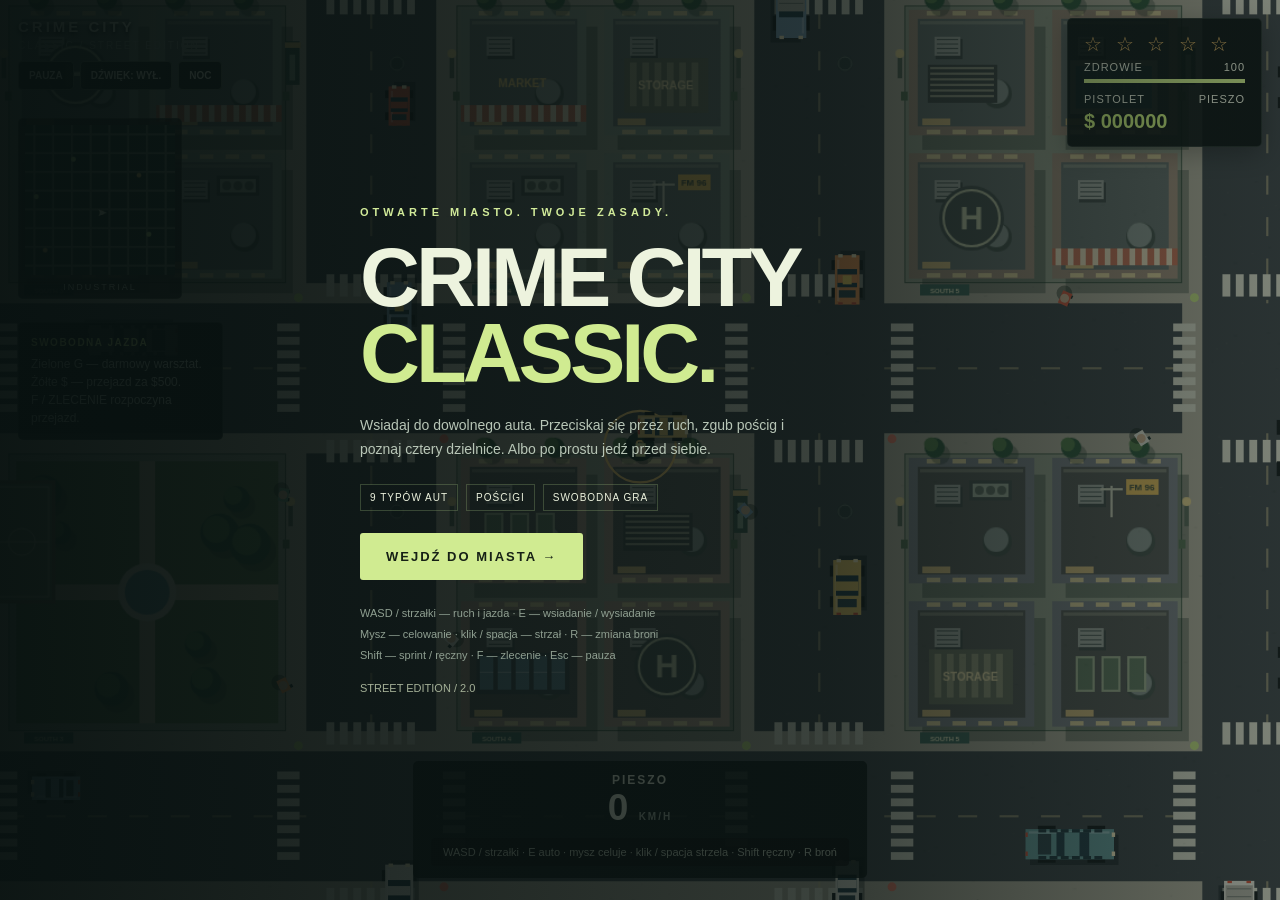
==== crime-city-classic/index.html @ 82c43361 "Rebuild Crime City Classic with fixed-step driving, traffic, touch controls and detailed city" ====
<!doctype html>
<html lang="pl"><head><meta charset="utf-8"><meta name="viewport" content="width=device-width,initial-scale=1,maximum-scale=1,user-scalable=no,viewport-fit=cover"><meta name="theme-color" content="#101918"><title>Crime City Classic — Street Edition</title>
<style>
*{box-sizing:border-box;-webkit-tap-highlight-color:transparent;-webkit-touch-callout:none;user-select:none}html,body{margin:0;width:100%;height:100%;overflow:hidden;background:#101918;color:#edf3de;font-family:Arial,sans-serif;touch-action:none;overscroll-behavior:none}body{position:fixed;inset:0}button{font:inherit;cursor:pointer;color:inherit;touch-action:none}canvas#game{display:block;width:100%;height:100%}#hud{position:fixed;inset:0;pointer-events:none;padding:18px;z-index:2}.top{display:flex;justify-content:space-between;align-items:flex-start;gap:12px}.brand{text-shadow:0 2px 4px #000;font-weight:900;font-size:15px;letter-spacing:3px}.sub{color:#9ca99d;font-size:10px;letter-spacing:2px;margin-top:5px}.card{background:#101917e8;border:1px solid #81938035;box-shadow:0 6px 24px #0004;padding:13px 16px;border-radius:5px}.vitals{min-width:195px}.line{display:flex;justify-content:space-between;gap:16px;font-size:11px;letter-spacing:1px;margin:5px 0}.bar{height:4px;background:#384238;margin:6px 0 10px}.bar i{display:block;height:100%;width:100%;background:#cdf080;transition:width .15s}.stars{color:#e9bc69;font-size:20px;letter-spacing:4px;white-space:nowrap}.money{font-size:20px;font-weight:800;color:#cdf080;font-variant-numeric:tabular-nums;margin-top:5px}.controls{pointer-events:auto;display:flex;gap:6px;margin-top:10px}.small{background:#17201cec;border:1px solid #64705e;border-radius:4px;padding:8px 10px;font-size:10px;font-weight:700}.small:hover{background:#364831}#mapWrap{position:absolute;left:18px;top:118px;background:#111b;border:1px solid #80927650;padding:6px;border-radius:5px}#map{width:150px;height:150px;display:block}#district{font-size:9px;letter-spacing:2px;padding-top:7px;text-align:center}#mission{background:#101917df;border:1px solid #81938035;border-radius:5px;padding:12px;position:absolute;left:18px;top:322px;width:205px;font-size:12px;line-height:1.5;color:#becaba}#mission b{display:block;color:#d7f291;font-size:10px;letter-spacing:1.5px;margin-bottom:5px}#bottom{background:#101917d9;padding:12px 18px;border-radius:5px;position:absolute;bottom:max(22px,env(safe-area-inset-bottom));left:50%;transform:translateX(-50%);text-align:center}#vehicle{font-weight:900;letter-spacing:2px;font-size:12px}#speed{font-size:37px;font-weight:900;font-variant-numeric:tabular-nums}#speed small{font-size:10px;color:#aab6a6;letter-spacing:2px}#hint{font-size:11px;color:#cad6c0;margin-top:9px;background:#111b;padding:8px 12px;border-radius:4px;white-space:nowrap}#toast{position:absolute;left:50%;top:26%;transform:translateX(-50%);max-width:80%;padding:12px 20px;background:#121d18ee;border-left:3px solid #cef18b;font-size:13px;opacity:0;transition:opacity .2s;text-align:center}#touch{display:none;pointer-events:none}#joy{position:absolute;bottom:max(24px,env(safe-area-inset-bottom));left:max(22px,env(safe-area-inset-left));width:126px;height:126px;border-radius:50%;background:#14251b80;border:1px solid #d1e4b65c;pointer-events:auto}#stick{position:absolute;left:39px;top:39px;width:46px;height:46px;border-radius:50%;background:#d4edb75e;border:1px solid #e3f6ca88}#actions{position:absolute;bottom:max(24px,env(safe-area-inset-bottom));right:max(22px,env(safe-area-inset-right));display:grid;grid-template-columns:68px 68px;gap:8px;pointer-events:auto}.act{height:55px;border:1px solid #cfe3bb60;border-radius:8px;background:#18271ee0;font-size:10px;font-weight:800}.act.primary{background:#c9e994;color:#1a291c;grid-column:span 2;height:44px}.act:active{background:#63884c}#overlay{position:fixed;inset:0;z-index:5;display:flex;align-items:center;justify-content:center;padding:22px;background:linear-gradient(90deg,#07100ff5,#07100fbb 65%,#07100f66);overflow:auto}.panel{max-width:620px;width:100%;padding:30px}.eyebrow{color:#d1ea99;letter-spacing:4px;font-size:11px;font-weight:700}.panel h1{font-size:clamp(45px,8vw,83px);letter-spacing:-4px;line-height:.92;margin:22px 0;font-weight:900}.panel h1 span{color:#d0eb91}.panel p{max-width:430px;line-height:1.7;font-size:14px;color:#b8c6b7}.tags{display:flex;gap:8px;flex-wrap:wrap;margin:22px 0}.tags span{font-size:10px;padding:7px 9px;border:1px solid #91ab7450;letter-spacing:1px}.startButton{background:#d0eb91;color:#162016;padding:16px 26px;border:0;border-radius:3px;font-size:13px;font-weight:900;letter-spacing:2px}.keys{margin-top:23px;color:#8f9f91;font-size:11px;line-height:1.9}.panel .record{font-size:11px;margin-top:17px;color:#a4b097}#error{position:fixed;bottom:0;z-index:20;background:#823c24;color:white;padding:12px;display:none}body.mobile #touch{display:block}body.mobile #hint{display:none}body.mobile #bottom{bottom:175px}body.mobile #mission{top:295px;font-size:10px;width:155px}body.mobile #map{width:116px;height:116px}body.mobile .brand{font-size:12px}body.mobile .sub{font-size:8px}body.mobile #mapWrap{top:105px}body.mobile .vitals{min-width:145px;padding:9px 11px}body.mobile .stars{font-size:16px;letter-spacing:2px}body.mobile #hud{padding:max(10px,env(safe-area-inset-top)) max(12px,env(safe-area-inset-right))}body.mobile #mission{top:259px}body.mobile #mapWrap{left:12px}body.mobile #mission{left:12px}body.mobile #speed{font-size:24px}body.mobile .money{font-size:16px}@media(max-height:500px){body.mobile #mapWrap{top:83px}body.mobile #map{width:82px;height:82px}body.mobile #mission{display:none}body.mobile #bottom{bottom:18px}body.mobile #joy{width:110px;height:110px;bottom:15px}body.mobile #stick{left:31px;top:31px}body.mobile #actions{bottom:15px}.panel{padding:12px}.panel h1{font-size:46px;margin:12px 0}.panel p{font-size:12px;margin:8px 0}.tags{margin:12px 0}.keys{margin-top:10px}.panel .record{margin:6px 0}}@media(max-width:380px){.brand{max-width:110px}.controls{gap:3px}.small{padding:7px}.act{height:49px}#actions{right:12px;grid-template-columns:60px 60px}#joy{left:12px;width:114px;height:114px}#stick{left:33px;top:33px}}
</style></head><body>
<canvas id="game" aria-label="Miasto gry widziane z góry"></canvas>
<div id="hud"><div class="top"><div><div class="brand">CRIME CITY</div><div class="sub">CLASSIC / STREET EDITION</div><div class="controls"><button class="small" id="pause">PAUZA</button><button class="small" id="sound">DŹWIĘK: WYŁ.</button><button class="small" id="night">NOC</button></div></div><div class="card vitals"><div class="stars" id="wanted">☆ ☆ ☆ ☆ ☆</div><div class="line"><span>ZDROWIE</span><span id="health">100</span></div><div class="bar"><i id="healthbar"></i></div><div class="line"><span id="weapon">PISTOLET</span><span id="condition">PIESZO</span></div><div class="money" id="money">$ 000000</div></div></div><div id="mapWrap"><canvas id="map" width="180" height="180" aria-label="Minimapa miasta"></canvas><div id="district">ŚRÓDMIEŚCIE</div></div><div id="mission"><b>SWOBODNA JAZDA</b>Przejmij auto i odkrywaj miasto.<br>Zielone G — warsztat.<br>Żółte $ — przejazd za pieniądze.</div><div id="bottom"><div id="vehicle">ULICE NALEŻĄ DO CIEBIE</div><div id="speed">0 <small>KM/H</small></div><div id="hint">WASD / strzałki · E auto · mysz celuje · klik / spacja strzela · Shift ręczny · R broń</div></div><div id="toast" role="status"></div><div id="touch"><div id="joy" aria-label="Joystick ruchu"><div id="stick"></div></div><div id="actions"><button class="act primary" id="enter">WEJDŹ DO AUTA</button><button class="act" id="fire">STRZAŁ</button><button class="act" id="brake">BIEG</button><button class="act" id="switch">BROŃ</button><button class="act" id="job">ZLECENIE</button></div></div></div>
<div id="overlay"><div class="panel"><div class="eyebrow">OTWARTE MIASTO. TWOJE ZASADY.</div><h1>CRIME CITY<br><span>CLASSIC.</span></h1><p id="intro">Wsiadaj do dowolnego auta. Przeciskaj się przez ruch, zgub pościg i poznaj cztery dzielnice. Albo po prostu jedź przed siebie.</p><div class="tags"><span>9 TYPÓW AUT</span><span>POŚCIGI</span><span>SWOBODNA GRA</span></div><button class="startButton" id="play">WEJDŹ DO MIASTA →</button><div class="keys" id="help">WASD / strzałki — ruch i jazda · E — wsiadanie / wysiadanie<br>Mysz — celowanie · klik / spacja — strzał · R — zmiana broni<br>Shift — sprint / ręczny · F — zlecenie · Esc — pauza</div><div class="record" id="record">STREET EDITION / 2.0</div></div></div><div id="error"></div>
<script src="game.js"></script></body></html>
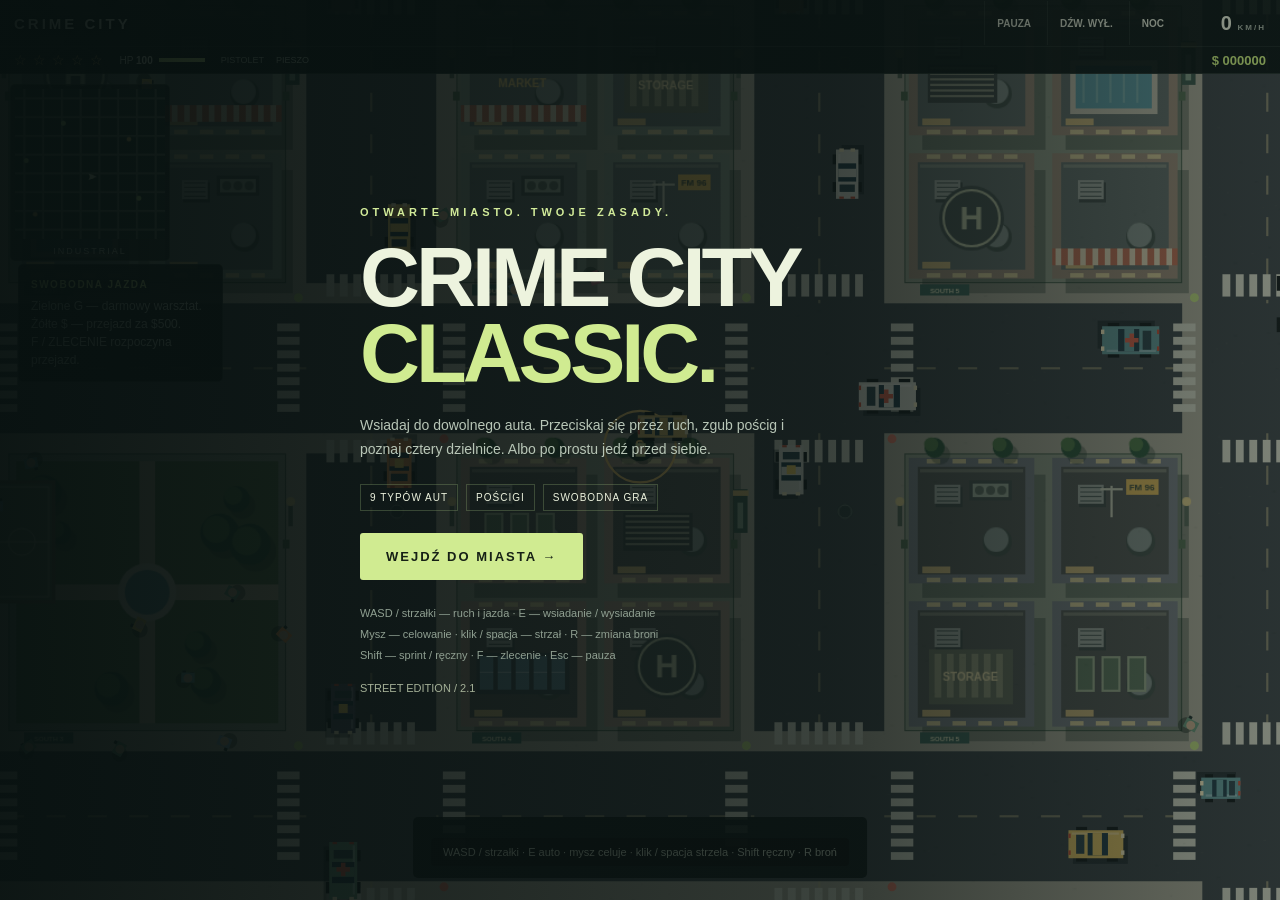
==== commit 1781ab83: "Compact mobile HUD and add car explosions and persistent pedestrian bodies" ====
--- a/crime-city-classic/index.html
+++ b/crime-city-classic/index.html
@@ -2,8 +2,17 @@
 <html lang="pl"><head><meta charset="utf-8"><meta name="viewport" content="width=device-width,initial-scale=1,maximum-scale=1,user-scalable=no,viewport-fit=cover"><meta name="theme-color" content="#101918"><title>Crime City Classic — Street Edition</title>
 <style>
 *{box-sizing:border-box;-webkit-tap-highlight-color:transparent;-webkit-touch-callout:none;user-select:none}html,body{margin:0;width:100%;height:100%;overflow:hidden;background:#101918;color:#edf3de;font-family:Arial,sans-serif;touch-action:none;overscroll-behavior:none}body{position:fixed;inset:0}button{font:inherit;cursor:pointer;color:inherit;touch-action:none}canvas#game{display:block;width:100%;height:100%}#hud{position:fixed;inset:0;pointer-events:none;padding:18px;z-index:2}.top{display:flex;justify-content:space-between;align-items:flex-start;gap:12px}.brand{text-shadow:0 2px 4px #000;font-weight:900;font-size:15px;letter-spacing:3px}.sub{color:#9ca99d;font-size:10px;letter-spacing:2px;margin-top:5px}.card{background:#101917e8;border:1px solid #81938035;box-shadow:0 6px 24px #0004;padding:13px 16px;border-radius:5px}.vitals{min-width:195px}.line{display:flex;justify-content:space-between;gap:16px;font-size:11px;letter-spacing:1px;margin:5px 0}.bar{height:4px;background:#384238;margin:6px 0 10px}.bar i{display:block;height:100%;width:100%;background:#cdf080;transition:width .15s}.stars{color:#e9bc69;font-size:20px;letter-spacing:4px;white-space:nowrap}.money{font-size:20px;font-weight:800;color:#cdf080;font-variant-numeric:tabular-nums;margin-top:5px}.controls{pointer-events:auto;display:flex;gap:6px;margin-top:10px}.small{background:#17201cec;border:1px solid #64705e;border-radius:4px;padding:8px 10px;font-size:10px;font-weight:700}.small:hover{background:#364831}#mapWrap{position:absolute;left:18px;top:118px;background:#111b;border:1px solid #80927650;padding:6px;border-radius:5px}#map{width:150px;height:150px;display:block}#district{font-size:9px;letter-spacing:2px;padding-top:7px;text-align:center}#mission{background:#101917df;border:1px solid #81938035;border-radius:5px;padding:12px;position:absolute;left:18px;top:322px;width:205px;font-size:12px;line-height:1.5;color:#becaba}#mission b{display:block;color:#d7f291;font-size:10px;letter-spacing:1.5px;margin-bottom:5px}#bottom{background:#101917d9;padding:12px 18px;border-radius:5px;position:absolute;bottom:max(22px,env(safe-area-inset-bottom));left:50%;transform:translateX(-50%);text-align:center}#vehicle{font-weight:900;letter-spacing:2px;font-size:12px}#speed{font-size:37px;font-weight:900;font-variant-numeric:tabular-nums}#speed small{font-size:10px;color:#aab6a6;letter-spacing:2px}#hint{font-size:11px;color:#cad6c0;margin-top:9px;background:#111b;padding:8px 12px;border-radius:4px;white-space:nowrap}#toast{position:absolute;left:50%;top:26%;transform:translateX(-50%);max-width:80%;padding:12px 20px;background:#121d18ee;border-left:3px solid #cef18b;font-size:13px;opacity:0;transition:opacity .2s;text-align:center}#touch{display:none;pointer-events:none}#joy{position:absolute;bottom:max(24px,env(safe-area-inset-bottom));left:max(22px,env(safe-area-inset-left));width:126px;height:126px;border-radius:50%;background:#14251b80;border:1px solid #d1e4b65c;pointer-events:auto}#stick{position:absolute;left:39px;top:39px;width:46px;height:46px;border-radius:50%;background:#d4edb75e;border:1px solid #e3f6ca88}#actions{position:absolute;bottom:max(24px,env(safe-area-inset-bottom));right:max(22px,env(safe-area-inset-right));display:grid;grid-template-columns:68px 68px;gap:8px;pointer-events:auto}.act{height:55px;border:1px solid #cfe3bb60;border-radius:8px;background:#18271ee0;font-size:10px;font-weight:800}.act.primary{background:#c9e994;color:#1a291c;grid-column:span 2;height:44px}.act:active{background:#63884c}#overlay{position:fixed;inset:0;z-index:5;display:flex;align-items:center;justify-content:center;padding:22px;background:linear-gradient(90deg,#07100ff5,#07100fbb 65%,#07100f66);overflow:auto}.panel{max-width:620px;width:100%;padding:30px}.eyebrow{color:#d1ea99;letter-spacing:4px;font-size:11px;font-weight:700}.panel h1{font-size:clamp(45px,8vw,83px);letter-spacing:-4px;line-height:.92;margin:22px 0;font-weight:900}.panel h1 span{color:#d0eb91}.panel p{max-width:430px;line-height:1.7;font-size:14px;color:#b8c6b7}.tags{display:flex;gap:8px;flex-wrap:wrap;margin:22px 0}.tags span{font-size:10px;padding:7px 9px;border:1px solid #91ab7450;letter-spacing:1px}.startButton{background:#d0eb91;color:#162016;padding:16px 26px;border:0;border-radius:3px;font-size:13px;font-weight:900;letter-spacing:2px}.keys{margin-top:23px;color:#8f9f91;font-size:11px;line-height:1.9}.panel .record{font-size:11px;margin-top:17px;color:#a4b097}#error{position:fixed;bottom:0;z-index:20;background:#823c24;color:white;padding:12px;display:none}body.mobile #touch{display:block}body.mobile #hint{display:none}body.mobile #bottom{bottom:175px}body.mobile #mission{top:295px;font-size:10px;width:155px}body.mobile #map{width:116px;height:116px}body.mobile .brand{font-size:12px}body.mobile .sub{font-size:8px}body.mobile #mapWrap{top:105px}body.mobile .vitals{min-width:145px;padding:9px 11px}body.mobile .stars{font-size:16px;letter-spacing:2px}body.mobile #hud{padding:max(10px,env(safe-area-inset-top)) max(12px,env(safe-area-inset-right))}body.mobile #mission{top:259px}body.mobile #mapWrap{left:12px}body.mobile #mission{left:12px}body.mobile #speed{font-size:24px}body.mobile .money{font-size:16px}@media(max-height:500px){body.mobile #mapWrap{top:83px}body.mobile #map{width:82px;height:82px}body.mobile #mission{display:none}body.mobile #bottom{bottom:18px}body.mobile #joy{width:110px;height:110px;bottom:15px}body.mobile #stick{left:31px;top:31px}body.mobile #actions{bottom:15px}.panel{padding:12px}.panel h1{font-size:46px;margin:12px 0}.panel p{font-size:12px;margin:8px 0}.tags{margin:12px 0}.keys{margin-top:10px}.panel .record{margin:6px 0}}@media(max-width:380px){.brand{max-width:110px}.controls{gap:3px}.small{padding:7px}.act{height:49px}#actions{right:12px;grid-template-columns:60px 60px}#joy{left:12px;width:114px;height:114px}#stick{left:33px;top:33px}}
+
+/* Compact HUD: one action row and a shallow status strip. */
+#hud{padding:0}.top{position:absolute;top:env(safe-area-inset-top,0px);left:env(safe-area-inset-left,0px);right:env(safe-area-inset-right,0px);display:block;background:#101917ee;border-bottom:1px solid #81938035}
+.toolbar{display:flex;align-items:center;gap:12px;padding:0 14px;min-height:46px}.toolbar .brand{white-space:nowrap;flex:1;max-width:none}.toolbar .controls{margin:0;gap:4px}.toolbar .small{min-height:44px;padding:0 12px;border:0;border-left:1px solid #81938025;border-radius:0;background:transparent;font-size:10px}.toolbar #speed{font-size:20px;min-width:78px;text-align:right;white-space:nowrap}.toolbar #speed small{font-size:8px}
+.vitals,body.mobile .vitals{display:flex;align-items:center;gap:16px;min-width:0;min-height:27px;padding:0 14px;border:0;border-top:1px solid #81938020;border-radius:0;box-shadow:none;background:transparent}.vitals .stars{font-size:14px;letter-spacing:1px}.healthgroup{display:flex;align-items:center;gap:6px;font-size:10px}.healthgroup .bar{width:46px;margin:0}.equipment{display:flex;gap:12px;font-size:9px;color:#b3c0ac}.vitals .money{margin:0 0 0 auto;font-size:13px;white-space:nowrap}
+#mapWrap,body.mobile #mapWrap{top:calc(env(safe-area-inset-top,0px) + 84px);left:max(10px,env(safe-area-inset-left));padding:4px;background:#101917ba}body.mobile #map{width:82px;height:82px}body.mobile #district{font-size:7px;letter-spacing:.5px;padding-top:4px}#mission{top:264px}body.mobile #mission{display:none;top:calc(env(safe-area-inset-top,0px) + 191px);width:125px;padding:7px}body.mobile #mission.job-active{display:block}body.mobile #bottom{display:none}#bottom #vehicle{display:none}#toast{top:calc(env(safe-area-inset-top,0px) + 86px);max-width:calc(100% - 130px);left:auto;right:12px;transform:none;font-size:11px;padding:9px 12px;pointer-events:none}
+body.mobile .toolbar{gap:4px;padding:0 8px}body.mobile .toolbar .brand{font-size:10px;letter-spacing:1px}body.mobile .toolbar .small{padding:0 7px;font-size:9px;min-width:42px}body.mobile .toolbar #speed{font-size:16px;min-width:57px}body.mobile .toolbar #speed small{font-size:7px}body.mobile .vitals{gap:8px;padding:0 9px}body.mobile .vitals .stars{font-size:12px;letter-spacing:0}body.mobile .equipment{margin-left:auto}body.mobile .equipment #weapon{display:none}body.mobile .equipment #condition{font-size:8px}body.mobile .healthgroup .bar{width:26px}body.mobile .vitals .money{font-size:11px;margin-left:auto}body.mobile #switch{font-size:9px}body.mobile #actions{gap:6px}body.mobile .act{background:#142219bb}body.mobile .act.primary{background:#c9e994df}
+@media(max-width:360px){body.mobile .toolbar .brand{font-size:9px;letter-spacing:.3px}body.mobile .toolbar .small{padding:0 5px;min-width:40px}body.mobile .healthgroup .bar{display:none}body.mobile .vitals{gap:6px}}
+@media(max-height:500px){body.mobile .toolbar{min-height:44px}body.mobile #mapWrap{top:calc(env(safe-area-inset-top,0px) + 78px)}body.mobile #map{width:64px;height:64px}body.mobile #mission.job-active{top:calc(env(safe-area-inset-top,0px) + 162px);font-size:9px}body.mobile #bottom{display:none}}
 </style></head><body>
 <canvas id="game" aria-label="Miasto gry widziane z góry"></canvas>
-<div id="hud"><div class="top"><div><div class="brand">CRIME CITY</div><div class="sub">CLASSIC / STREET EDITION</div><div class="controls"><button class="small" id="pause">PAUZA</button><button class="small" id="sound">DŹWIĘK: WYŁ.</button><button class="small" id="night">NOC</button></div></div><div class="card vitals"><div class="stars" id="wanted">☆ ☆ ☆ ☆ ☆</div><div class="line"><span>ZDROWIE</span><span id="health">100</span></div><div class="bar"><i id="healthbar"></i></div><div class="line"><span id="weapon">PISTOLET</span><span id="condition">PIESZO</span></div><div class="money" id="money">$ 000000</div></div></div><div id="mapWrap"><canvas id="map" width="180" height="180" aria-label="Minimapa miasta"></canvas><div id="district">ŚRÓDMIEŚCIE</div></div><div id="mission"><b>SWOBODNA JAZDA</b>Przejmij auto i odkrywaj miasto.<br>Zielone G — warsztat.<br>Żółte $ — przejazd za pieniądze.</div><div id="bottom"><div id="vehicle">ULICE NALEŻĄ DO CIEBIE</div><div id="speed">0 <small>KM/H</small></div><div id="hint">WASD / strzałki · E auto · mysz celuje · klik / spacja strzela · Shift ręczny · R broń</div></div><div id="toast" role="status"></div><div id="touch"><div id="joy" aria-label="Joystick ruchu"><div id="stick"></div></div><div id="actions"><button class="act primary" id="enter">WEJDŹ DO AUTA</button><button class="act" id="fire">STRZAŁ</button><button class="act" id="brake">BIEG</button><button class="act" id="switch">BROŃ</button><button class="act" id="job">ZLECENIE</button></div></div></div>
-<div id="overlay"><div class="panel"><div class="eyebrow">OTWARTE MIASTO. TWOJE ZASADY.</div><h1>CRIME CITY<br><span>CLASSIC.</span></h1><p id="intro">Wsiadaj do dowolnego auta. Przeciskaj się przez ruch, zgub pościg i poznaj cztery dzielnice. Albo po prostu jedź przed siebie.</p><div class="tags"><span>9 TYPÓW AUT</span><span>POŚCIGI</span><span>SWOBODNA GRA</span></div><button class="startButton" id="play">WEJDŹ DO MIASTA →</button><div class="keys" id="help">WASD / strzałki — ruch i jazda · E — wsiadanie / wysiadanie<br>Mysz — celowanie · klik / spacja — strzał · R — zmiana broni<br>Shift — sprint / ręczny · F — zlecenie · Esc — pauza</div><div class="record" id="record">STREET EDITION / 2.0</div></div></div><div id="error"></div>
+<div id="hud"><div class="top"><div class="toolbar"><div class="brand">CRIME CITY</div><div class="controls"><button class="small" id="pause" aria-label="Pauza">PAUZA</button><button class="small" id="sound" aria-label="Włącz dźwięk" aria-pressed="false">DŹW. WYŁ.</button><button class="small" id="night" aria-label="Przełącz tryb nocny" aria-pressed="false">NOC</button></div><div id="speed">0 <small>KM/H</small></div></div><div class="card vitals"><div class="stars" id="wanted">☆ ☆ ☆ ☆ ☆</div><div class="healthgroup"><span>HP <b id="health">100</b></span><div class="bar"><i id="healthbar"></i></div></div><div class="equipment"><span id="weapon">PISTOLET</span><span id="condition">PIESZO</span></div><div class="money" id="money">$ 000000</div></div></div><div id="mapWrap"><canvas id="map" width="180" height="180" aria-label="Minimapa miasta"></canvas><div id="district">ŚRÓDMIEŚCIE</div></div><div id="mission"><b>SWOBODNA JAZDA</b>Przejmij auto i odkrywaj miasto.<br>Zielone G — warsztat.<br>Żółte $ — przejazd za pieniądze.</div><div id="bottom"><div id="vehicle">ULICE NALEŻĄ DO CIEBIE</div><div id="hint">WASD / strzałki · E auto · mysz celuje · klik / spacja strzela · Shift ręczny · R broń</div></div><div id="toast" role="status"></div><div id="touch"><div id="joy" aria-label="Joystick ruchu"><div id="stick"></div></div><div id="actions"><button class="act primary" id="enter">WEJDŹ DO AUTA</button><button class="act" id="fire">STRZAŁ</button><button class="act" id="brake">BIEG</button><button class="act" id="switch">BROŃ</button><button class="act" id="job">ZLECENIE</button></div></div></div>
+<div id="overlay"><div class="panel"><div class="eyebrow">OTWARTE MIASTO. TWOJE ZASADY.</div><h1>CRIME CITY<br><span>CLASSIC.</span></h1><p id="intro">Wsiadaj do dowolnego auta. Przeciskaj się przez ruch, zgub pościg i poznaj cztery dzielnice. Albo po prostu jedź przed siebie.</p><div class="tags"><span>9 TYPÓW AUT</span><span>POŚCIGI</span><span>SWOBODNA GRA</span></div><button class="startButton" id="play">WEJDŹ DO MIASTA →</button><div class="keys" id="help">WASD / strzałki — ruch i jazda · E — wsiadanie / wysiadanie<br>Mysz — celowanie · klik / spacja — strzał · R — zmiana broni<br>Shift — sprint / ręczny · F — zlecenie · Esc — pauza</div><div class="record" id="record">STREET EDITION / 2.1</div></div></div><div id="error"></div>
 <script src="game.js"></script></body></html>
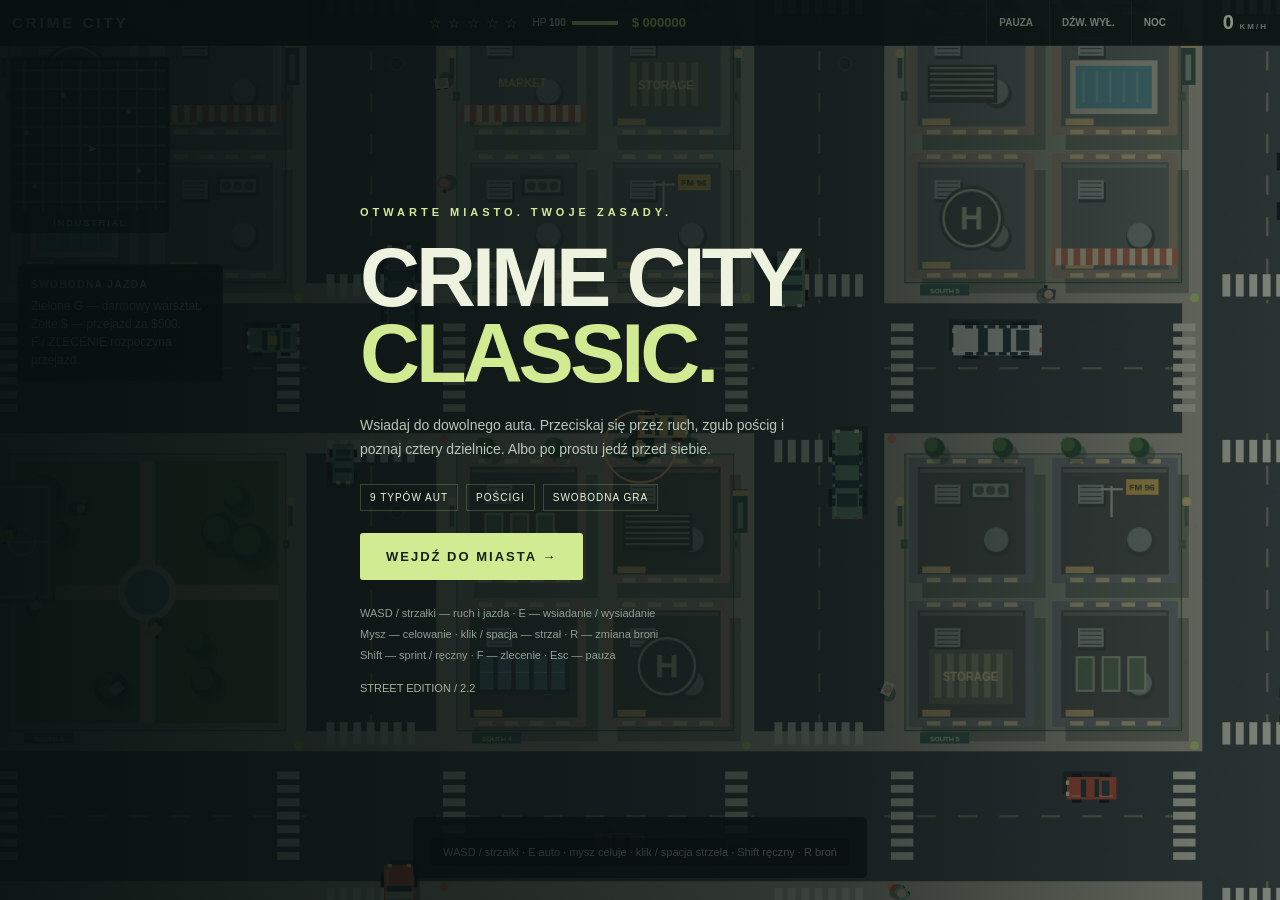
==== commit 7517ae3e: "Move vitals into landscape title row and remove movement status" ====
--- a/crime-city-classic/index.html
+++ b/crime-city-classic/index.html
@@ -11,8 +11,22 @@
 body.mobile .toolbar{gap:4px;padding:0 8px}body.mobile .toolbar .brand{font-size:10px;letter-spacing:1px}body.mobile .toolbar .small{padding:0 7px;font-size:9px;min-width:42px}body.mobile .toolbar #speed{font-size:16px;min-width:57px}body.mobile .toolbar #speed small{font-size:7px}body.mobile .vitals{gap:8px;padding:0 9px}body.mobile .vitals .stars{font-size:12px;letter-spacing:0}body.mobile .equipment{margin-left:auto}body.mobile .equipment #weapon{display:none}body.mobile .equipment #condition{font-size:8px}body.mobile .healthgroup .bar{width:26px}body.mobile .vitals .money{font-size:11px;margin-left:auto}body.mobile #switch{font-size:9px}body.mobile #actions{gap:6px}body.mobile .act{background:#142219bb}body.mobile .act.primary{background:#c9e994df}
 @media(max-width:360px){body.mobile .toolbar .brand{font-size:9px;letter-spacing:.3px}body.mobile .toolbar .small{padding:0 5px;min-width:40px}body.mobile .healthgroup .bar{display:none}body.mobile .vitals{gap:6px}}
 @media(max-height:500px){body.mobile .toolbar{min-height:44px}body.mobile #mapWrap{top:calc(env(safe-area-inset-top,0px) + 78px)}body.mobile #map{width:64px;height:64px}body.mobile #mission.job-active{top:calc(env(safe-area-inset-top,0px) + 162px);font-size:9px}body.mobile #bottom{display:none}}
+
+/* Wide screens place all HUD information in the available title row. */
+@media(min-width:660px){
+.top{display:grid;grid-template-columns:max-content minmax(0,1fr) max-content max-content;align-items:center;column-gap:12px;min-height:46px;padding:0 12px}
+.toolbar,body.mobile .toolbar{display:contents}
+.toolbar .brand{grid-column:1;grid-row:1}
+.vitals,body.mobile .vitals{grid-column:2;grid-row:1;justify-content:center;gap:14px;padding:0;min-height:0;border:0}
+.vitals .money,body.mobile .vitals .money{margin:0}
+.toolbar .controls{grid-column:3;grid-row:1}
+.toolbar #speed{grid-column:4;grid-row:1}
+#mapWrap,body.mobile #mapWrap{top:calc(env(safe-area-inset-top,0px) + 56px)}
+#toast{top:calc(env(safe-area-inset-top,0px) + 56px)}
+body.mobile #mission.job-active{top:calc(env(safe-area-inset-top,0px) + 146px)}
+}
 </style></head><body>
 <canvas id="game" aria-label="Miasto gry widziane z góry"></canvas>
-<div id="hud"><div class="top"><div class="toolbar"><div class="brand">CRIME CITY</div><div class="controls"><button class="small" id="pause" aria-label="Pauza">PAUZA</button><button class="small" id="sound" aria-label="Włącz dźwięk" aria-pressed="false">DŹW. WYŁ.</button><button class="small" id="night" aria-label="Przełącz tryb nocny" aria-pressed="false">NOC</button></div><div id="speed">0 <small>KM/H</small></div></div><div class="card vitals"><div class="stars" id="wanted">☆ ☆ ☆ ☆ ☆</div><div class="healthgroup"><span>HP <b id="health">100</b></span><div class="bar"><i id="healthbar"></i></div></div><div class="equipment"><span id="weapon">PISTOLET</span><span id="condition">PIESZO</span></div><div class="money" id="money">$ 000000</div></div></div><div id="mapWrap"><canvas id="map" width="180" height="180" aria-label="Minimapa miasta"></canvas><div id="district">ŚRÓDMIEŚCIE</div></div><div id="mission"><b>SWOBODNA JAZDA</b>Przejmij auto i odkrywaj miasto.<br>Zielone G — warsztat.<br>Żółte $ — przejazd za pieniądze.</div><div id="bottom"><div id="vehicle">ULICE NALEŻĄ DO CIEBIE</div><div id="hint">WASD / strzałki · E auto · mysz celuje · klik / spacja strzela · Shift ręczny · R broń</div></div><div id="toast" role="status"></div><div id="touch"><div id="joy" aria-label="Joystick ruchu"><div id="stick"></div></div><div id="actions"><button class="act primary" id="enter">WEJDŹ DO AUTA</button><button class="act" id="fire">STRZAŁ</button><button class="act" id="brake">BIEG</button><button class="act" id="switch">BROŃ</button><button class="act" id="job">ZLECENIE</button></div></div></div>
-<div id="overlay"><div class="panel"><div class="eyebrow">OTWARTE MIASTO. TWOJE ZASADY.</div><h1>CRIME CITY<br><span>CLASSIC.</span></h1><p id="intro">Wsiadaj do dowolnego auta. Przeciskaj się przez ruch, zgub pościg i poznaj cztery dzielnice. Albo po prostu jedź przed siebie.</p><div class="tags"><span>9 TYPÓW AUT</span><span>POŚCIGI</span><span>SWOBODNA GRA</span></div><button class="startButton" id="play">WEJDŹ DO MIASTA →</button><div class="keys" id="help">WASD / strzałki — ruch i jazda · E — wsiadanie / wysiadanie<br>Mysz — celowanie · klik / spacja — strzał · R — zmiana broni<br>Shift — sprint / ręczny · F — zlecenie · Esc — pauza</div><div class="record" id="record">STREET EDITION / 2.1</div></div></div><div id="error"></div>
+<div id="hud"><div class="top"><div class="toolbar"><div class="brand">CRIME CITY</div><div class="controls"><button class="small" id="pause" aria-label="Pauza">PAUZA</button><button class="small" id="sound" aria-label="Włącz dźwięk" aria-pressed="false">DŹW. WYŁ.</button><button class="small" id="night" aria-label="Przełącz tryb nocny" aria-pressed="false">NOC</button></div><div id="speed">0 <small>KM/H</small></div></div><div class="card vitals"><div class="stars" id="wanted">☆ ☆ ☆ ☆ ☆</div><div class="healthgroup"><span>HP <b id="health">100</b></span><div class="bar"><i id="healthbar"></i></div></div><div class="money" id="money">$ 000000</div></div></div><div id="mapWrap"><canvas id="map" width="180" height="180" aria-label="Minimapa miasta"></canvas><div id="district">ŚRÓDMIEŚCIE</div></div><div id="mission"><b>SWOBODNA JAZDA</b>Przejmij auto i odkrywaj miasto.<br>Zielone G — warsztat.<br>Żółte $ — przejazd za pieniądze.</div><div id="bottom"><div id="hint">WASD / strzałki · E auto · mysz celuje · klik / spacja strzela · Shift ręczny · R broń</div></div><div id="toast" role="status"></div><div id="touch"><div id="joy" aria-label="Joystick ruchu"><div id="stick"></div></div><div id="actions"><button class="act primary" id="enter">WEJDŹ DO AUTA</button><button class="act" id="fire">STRZAŁ</button><button class="act" id="brake">BIEG</button><button class="act" id="switch">BROŃ</button><button class="act" id="job">ZLECENIE</button></div></div></div>
+<div id="overlay"><div class="panel"><div class="eyebrow">OTWARTE MIASTO. TWOJE ZASADY.</div><h1>CRIME CITY<br><span>CLASSIC.</span></h1><p id="intro">Wsiadaj do dowolnego auta. Przeciskaj się przez ruch, zgub pościg i poznaj cztery dzielnice. Albo po prostu jedź przed siebie.</p><div class="tags"><span>9 TYPÓW AUT</span><span>POŚCIGI</span><span>SWOBODNA GRA</span></div><button class="startButton" id="play">WEJDŹ DO MIASTA →</button><div class="keys" id="help">WASD / strzałki — ruch i jazda · E — wsiadanie / wysiadanie<br>Mysz — celowanie · klik / spacja — strzał · R — zmiana broni<br>Shift — sprint / ręczny · F — zlecenie · Esc — pauza</div><div class="record" id="record">STREET EDITION / 2.2</div></div></div><div id="error"></div>
 <script src="game.js"></script></body></html>
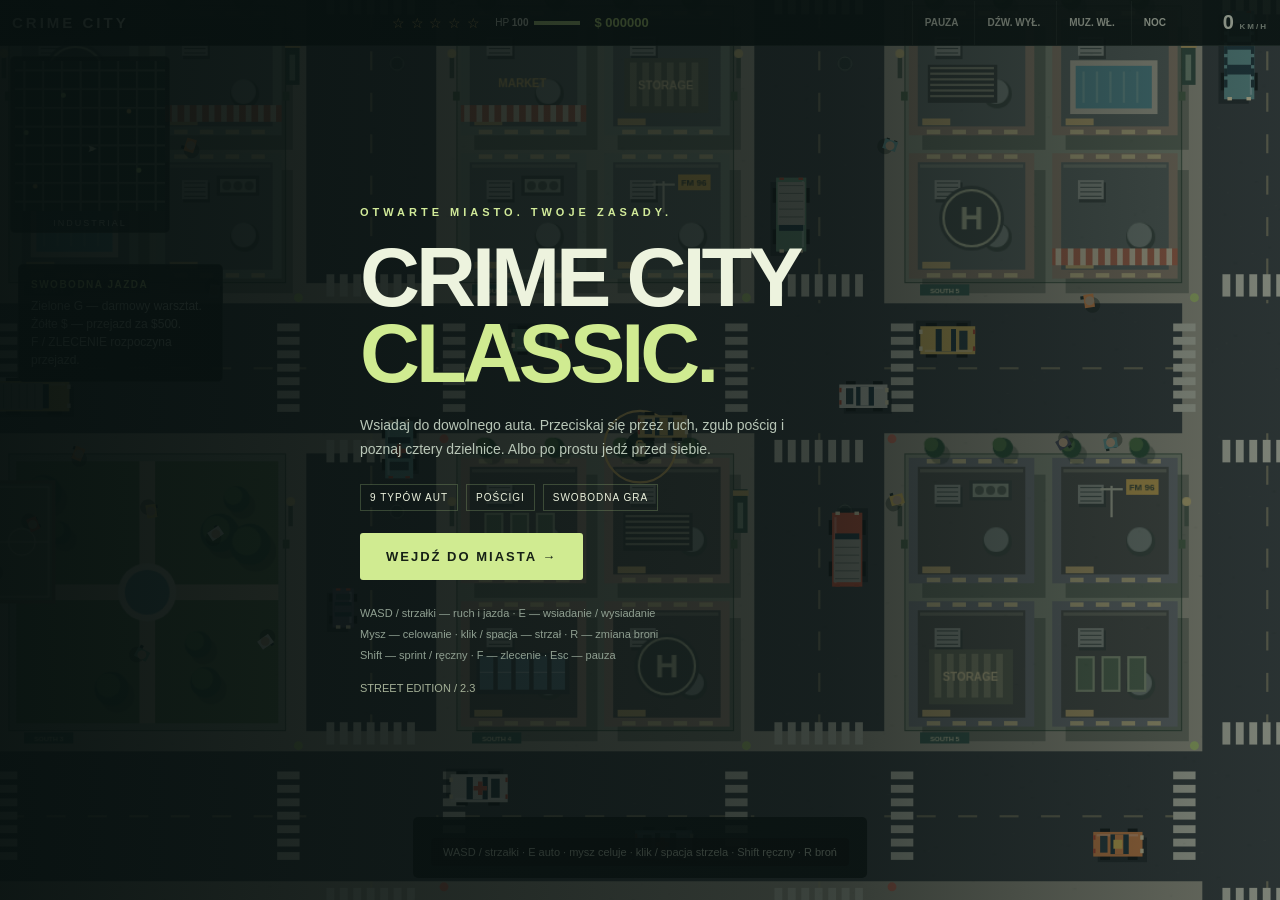
==== commit df7c8239: "Add melodic music with independent mute and solid pedestrian-car collisions with sliding" ====
--- a/crime-city-classic/index.html
+++ b/crime-city-classic/index.html
@@ -25,8 +25,10 @@
 #toast{top:calc(env(safe-area-inset-top,0px) + 56px)}
 body.mobile #mission.job-active{top:calc(env(safe-area-inset-top,0px) + 146px)}
 }
+
+@media(max-width:430px){body.mobile .toolbar{gap:2px;padding:0 5px}body.mobile .toolbar .brand{font-size:9px;letter-spacing:.1px}body.mobile .toolbar .small{padding:0 4px;min-width:38px;font-size:8px}body.mobile .toolbar #speed{min-width:48px;font-size:14px}}
 </style></head><body>
 <canvas id="game" aria-label="Miasto gry widziane z góry"></canvas>
-<div id="hud"><div class="top"><div class="toolbar"><div class="brand">CRIME CITY</div><div class="controls"><button class="small" id="pause" aria-label="Pauza">PAUZA</button><button class="small" id="sound" aria-label="Włącz dźwięk" aria-pressed="false">DŹW. WYŁ.</button><button class="small" id="night" aria-label="Przełącz tryb nocny" aria-pressed="false">NOC</button></div><div id="speed">0 <small>KM/H</small></div></div><div class="card vitals"><div class="stars" id="wanted">☆ ☆ ☆ ☆ ☆</div><div class="healthgroup"><span>HP <b id="health">100</b></span><div class="bar"><i id="healthbar"></i></div></div><div class="money" id="money">$ 000000</div></div></div><div id="mapWrap"><canvas id="map" width="180" height="180" aria-label="Minimapa miasta"></canvas><div id="district">ŚRÓDMIEŚCIE</div></div><div id="mission"><b>SWOBODNA JAZDA</b>Przejmij auto i odkrywaj miasto.<br>Zielone G — warsztat.<br>Żółte $ — przejazd za pieniądze.</div><div id="bottom"><div id="hint">WASD / strzałki · E auto · mysz celuje · klik / spacja strzela · Shift ręczny · R broń</div></div><div id="toast" role="status"></div><div id="touch"><div id="joy" aria-label="Joystick ruchu"><div id="stick"></div></div><div id="actions"><button class="act primary" id="enter">WEJDŹ DO AUTA</button><button class="act" id="fire">STRZAŁ</button><button class="act" id="brake">BIEG</button><button class="act" id="switch">BROŃ</button><button class="act" id="job">ZLECENIE</button></div></div></div>
-<div id="overlay"><div class="panel"><div class="eyebrow">OTWARTE MIASTO. TWOJE ZASADY.</div><h1>CRIME CITY<br><span>CLASSIC.</span></h1><p id="intro">Wsiadaj do dowolnego auta. Przeciskaj się przez ruch, zgub pościg i poznaj cztery dzielnice. Albo po prostu jedź przed siebie.</p><div class="tags"><span>9 TYPÓW AUT</span><span>POŚCIGI</span><span>SWOBODNA GRA</span></div><button class="startButton" id="play">WEJDŹ DO MIASTA →</button><div class="keys" id="help">WASD / strzałki — ruch i jazda · E — wsiadanie / wysiadanie<br>Mysz — celowanie · klik / spacja — strzał · R — zmiana broni<br>Shift — sprint / ręczny · F — zlecenie · Esc — pauza</div><div class="record" id="record">STREET EDITION / 2.2</div></div></div><div id="error"></div>
+<div id="hud"><div class="top"><div class="toolbar"><div class="brand">CRIME CITY</div><div class="controls"><button class="small" id="pause" aria-label="Pauza">PAUZA</button><button class="small" id="sound" aria-label="Włącz dźwięk" aria-pressed="false">DŹW. WYŁ.</button><button class="small" id="music" aria-label="Wyłącz muzykę" aria-pressed="true">MUZ. WŁ.</button><button class="small" id="night" aria-label="Przełącz tryb nocny" aria-pressed="false">NOC</button></div><div id="speed">0 <small>KM/H</small></div></div><div class="card vitals"><div class="stars" id="wanted">☆ ☆ ☆ ☆ ☆</div><div class="healthgroup"><span>HP <b id="health">100</b></span><div class="bar"><i id="healthbar"></i></div></div><div class="money" id="money">$ 000000</div></div></div><div id="mapWrap"><canvas id="map" width="180" height="180" aria-label="Minimapa miasta"></canvas><div id="district">ŚRÓDMIEŚCIE</div></div><div id="mission"><b>SWOBODNA JAZDA</b>Przejmij auto i odkrywaj miasto.<br>Zielone G — warsztat.<br>Żółte $ — przejazd za pieniądze.</div><div id="bottom"><div id="hint">WASD / strzałki · E auto · mysz celuje · klik / spacja strzela · Shift ręczny · R broń</div></div><div id="toast" role="status"></div><div id="touch"><div id="joy" aria-label="Joystick ruchu"><div id="stick"></div></div><div id="actions"><button class="act primary" id="enter">WEJDŹ DO AUTA</button><button class="act" id="fire">STRZAŁ</button><button class="act" id="brake">BIEG</button><button class="act" id="switch">BROŃ</button><button class="act" id="job">ZLECENIE</button></div></div></div>
+<div id="overlay"><div class="panel"><div class="eyebrow">OTWARTE MIASTO. TWOJE ZASADY.</div><h1>CRIME CITY<br><span>CLASSIC.</span></h1><p id="intro">Wsiadaj do dowolnego auta. Przeciskaj się przez ruch, zgub pościg i poznaj cztery dzielnice. Albo po prostu jedź przed siebie.</p><div class="tags"><span>9 TYPÓW AUT</span><span>POŚCIGI</span><span>SWOBODNA GRA</span></div><button class="startButton" id="play">WEJDŹ DO MIASTA →</button><div class="keys" id="help">WASD / strzałki — ruch i jazda · E — wsiadanie / wysiadanie<br>Mysz — celowanie · klik / spacja — strzał · R — zmiana broni<br>Shift — sprint / ręczny · F — zlecenie · Esc — pauza</div><div class="record" id="record">STREET EDITION / 2.3</div></div></div><div id="error"></div>
 <script src="game.js"></script></body></html>
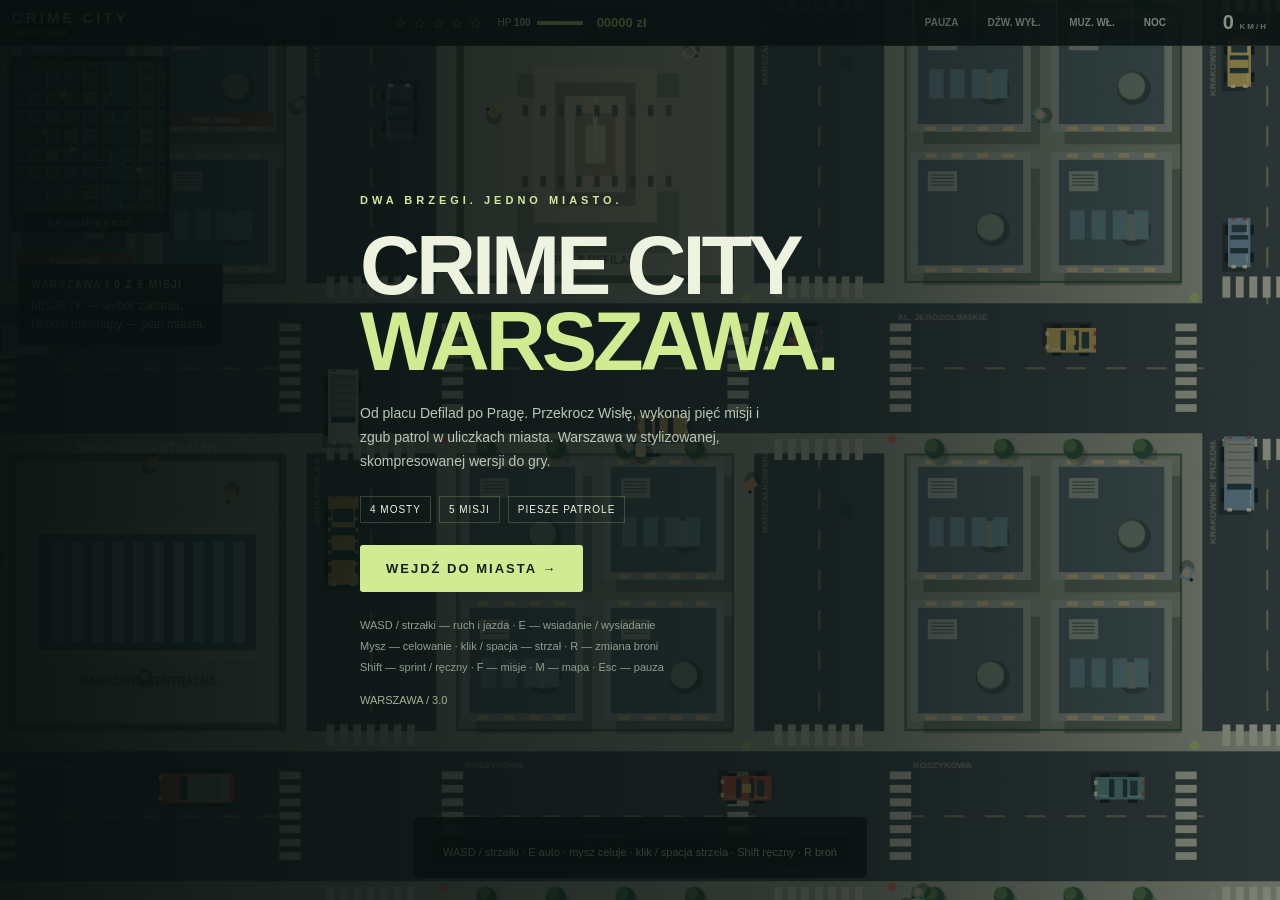
==== commit 0b6dee21: "Add Warsaw map, five missions, city atlas and dismounted police pursuits" ====
--- a/crime-city-classic/index.html
+++ b/crime-city-classic/index.html
@@ -1,5 +1,5 @@
 <!doctype html>
-<html lang="pl"><head><meta charset="utf-8"><meta name="viewport" content="width=device-width,initial-scale=1,maximum-scale=1,user-scalable=no,viewport-fit=cover"><meta name="theme-color" content="#101918"><title>Crime City Classic — Street Edition</title>
+<html lang="pl"><head><meta charset="utf-8"><meta name="viewport" content="width=device-width,initial-scale=1,maximum-scale=1,user-scalable=no,viewport-fit=cover"><meta name="theme-color" content="#101918"><title>Crime City — Warszawa</title>
 <style>
 *{box-sizing:border-box;-webkit-tap-highlight-color:transparent;-webkit-touch-callout:none;user-select:none}html,body{margin:0;width:100%;height:100%;overflow:hidden;background:#101918;color:#edf3de;font-family:Arial,sans-serif;touch-action:none;overscroll-behavior:none}body{position:fixed;inset:0}button{font:inherit;cursor:pointer;color:inherit;touch-action:none}canvas#game{display:block;width:100%;height:100%}#hud{position:fixed;inset:0;pointer-events:none;padding:18px;z-index:2}.top{display:flex;justify-content:space-between;align-items:flex-start;gap:12px}.brand{text-shadow:0 2px 4px #000;font-weight:900;font-size:15px;letter-spacing:3px}.sub{color:#9ca99d;font-size:10px;letter-spacing:2px;margin-top:5px}.card{background:#101917e8;border:1px solid #81938035;box-shadow:0 6px 24px #0004;padding:13px 16px;border-radius:5px}.vitals{min-width:195px}.line{display:flex;justify-content:space-between;gap:16px;font-size:11px;letter-spacing:1px;margin:5px 0}.bar{height:4px;background:#384238;margin:6px 0 10px}.bar i{display:block;height:100%;width:100%;background:#cdf080;transition:width .15s}.stars{color:#e9bc69;font-size:20px;letter-spacing:4px;white-space:nowrap}.money{font-size:20px;font-weight:800;color:#cdf080;font-variant-numeric:tabular-nums;margin-top:5px}.controls{pointer-events:auto;display:flex;gap:6px;margin-top:10px}.small{background:#17201cec;border:1px solid #64705e;border-radius:4px;padding:8px 10px;font-size:10px;font-weight:700}.small:hover{background:#364831}#mapWrap{position:absolute;left:18px;top:118px;background:#111b;border:1px solid #80927650;padding:6px;border-radius:5px}#map{width:150px;height:150px;display:block}#district{font-size:9px;letter-spacing:2px;padding-top:7px;text-align:center}#mission{background:#101917df;border:1px solid #81938035;border-radius:5px;padding:12px;position:absolute;left:18px;top:322px;width:205px;font-size:12px;line-height:1.5;color:#becaba}#mission b{display:block;color:#d7f291;font-size:10px;letter-spacing:1.5px;margin-bottom:5px}#bottom{background:#101917d9;padding:12px 18px;border-radius:5px;position:absolute;bottom:max(22px,env(safe-area-inset-bottom));left:50%;transform:translateX(-50%);text-align:center}#vehicle{font-weight:900;letter-spacing:2px;font-size:12px}#speed{font-size:37px;font-weight:900;font-variant-numeric:tabular-nums}#speed small{font-size:10px;color:#aab6a6;letter-spacing:2px}#hint{font-size:11px;color:#cad6c0;margin-top:9px;background:#111b;padding:8px 12px;border-radius:4px;white-space:nowrap}#toast{position:absolute;left:50%;top:26%;transform:translateX(-50%);max-width:80%;padding:12px 20px;background:#121d18ee;border-left:3px solid #cef18b;font-size:13px;opacity:0;transition:opacity .2s;text-align:center}#touch{display:none;pointer-events:none}#joy{position:absolute;bottom:max(24px,env(safe-area-inset-bottom));left:max(22px,env(safe-area-inset-left));width:126px;height:126px;border-radius:50%;background:#14251b80;border:1px solid #d1e4b65c;pointer-events:auto}#stick{position:absolute;left:39px;top:39px;width:46px;height:46px;border-radius:50%;background:#d4edb75e;border:1px solid #e3f6ca88}#actions{position:absolute;bottom:max(24px,env(safe-area-inset-bottom));right:max(22px,env(safe-area-inset-right));display:grid;grid-template-columns:68px 68px;gap:8px;pointer-events:auto}.act{height:55px;border:1px solid #cfe3bb60;border-radius:8px;background:#18271ee0;font-size:10px;font-weight:800}.act.primary{background:#c9e994;color:#1a291c;grid-column:span 2;height:44px}.act:active{background:#63884c}#overlay{position:fixed;inset:0;z-index:5;display:flex;align-items:center;justify-content:center;padding:22px;background:linear-gradient(90deg,#07100ff5,#07100fbb 65%,#07100f66);overflow:auto}.panel{max-width:620px;width:100%;padding:30px}.eyebrow{color:#d1ea99;letter-spacing:4px;font-size:11px;font-weight:700}.panel h1{font-size:clamp(45px,8vw,83px);letter-spacing:-4px;line-height:.92;margin:22px 0;font-weight:900}.panel h1 span{color:#d0eb91}.panel p{max-width:430px;line-height:1.7;font-size:14px;color:#b8c6b7}.tags{display:flex;gap:8px;flex-wrap:wrap;margin:22px 0}.tags span{font-size:10px;padding:7px 9px;border:1px solid #91ab7450;letter-spacing:1px}.startButton{background:#d0eb91;color:#162016;padding:16px 26px;border:0;border-radius:3px;font-size:13px;font-weight:900;letter-spacing:2px}.keys{margin-top:23px;color:#8f9f91;font-size:11px;line-height:1.9}.panel .record{font-size:11px;margin-top:17px;color:#a4b097}#error{position:fixed;bottom:0;z-index:20;background:#823c24;color:white;padding:12px;display:none}body.mobile #touch{display:block}body.mobile #hint{display:none}body.mobile #bottom{bottom:175px}body.mobile #mission{top:295px;font-size:10px;width:155px}body.mobile #map{width:116px;height:116px}body.mobile .brand{font-size:12px}body.mobile .sub{font-size:8px}body.mobile #mapWrap{top:105px}body.mobile .vitals{min-width:145px;padding:9px 11px}body.mobile .stars{font-size:16px;letter-spacing:2px}body.mobile #hud{padding:max(10px,env(safe-area-inset-top)) max(12px,env(safe-area-inset-right))}body.mobile #mission{top:259px}body.mobile #mapWrap{left:12px}body.mobile #mission{left:12px}body.mobile #speed{font-size:24px}body.mobile .money{font-size:16px}@media(max-height:500px){body.mobile #mapWrap{top:83px}body.mobile #map{width:82px;height:82px}body.mobile #mission{display:none}body.mobile #bottom{bottom:18px}body.mobile #joy{width:110px;height:110px;bottom:15px}body.mobile #stick{left:31px;top:31px}body.mobile #actions{bottom:15px}.panel{padding:12px}.panel h1{font-size:46px;margin:12px 0}.panel p{font-size:12px;margin:8px 0}.tags{margin:12px 0}.keys{margin-top:10px}.panel .record{margin:6px 0}}@media(max-width:380px){.brand{max-width:110px}.controls{gap:3px}.small{padding:7px}.act{height:49px}#actions{right:12px;grid-template-columns:60px 60px}#joy{left:12px;width:114px;height:114px}#stick{left:33px;top:33px}}
 
@@ -27,8 +27,12 @@
 }
 
 @media(max-width:430px){body.mobile .toolbar{gap:2px;padding:0 5px}body.mobile .toolbar .brand{font-size:9px;letter-spacing:.1px}body.mobile .toolbar .small{padding:0 4px;min-width:38px;font-size:8px}body.mobile .toolbar #speed{min-width:48px;font-size:14px}}
+
+.cityTag{display:block;font-size:7px;letter-spacing:2px;color:#e4ba79;margin-top:3px}#mapWrap{pointer-events:auto;cursor:pointer}.gamePanel[hidden]{display:none!important}.gamePanel{position:fixed;inset:0;z-index:110;overflow:auto;background:#0f211df7;padding:max(16px,env(safe-area-inset-top)) max(18px,env(safe-area-inset-right)) max(18px,env(safe-area-inset-bottom)) max(18px,env(safe-area-inset-left));touch-action:pan-y}.panelHeader{display:flex;justify-content:space-between;align-items:flex-start;gap:15px;max-width:900px;margin:0 auto 16px}.panelHeader h2{font-size:30px;letter-spacing:3px;margin:8px 0}.panelHeader small{font-size:9px;color:#cdbd84;letter-spacing:2px}.panelHeader p{font-size:12px}.panelHeader button{min-height:44px}.missionCard{display:flex;gap:14px;align-items:center;justify-content:space-between;background:#20392d;border:1px solid #9cb68240;border-radius:5px;padding:16px;margin-bottom:10px}.missionCard b{color:#e5e8bb;font-size:14px}.missionCard p{color:#bccbb2;font-size:12px;line-height:1.55;margin:8px 0}.missionCard small{color:#dec790}.acceptMission{min-height:44px;min-width:65px;background:#c7e391;color:#243420}.gamePanel #missionList,.gamePanel #cancelMission{max-width:900px;margin-left:auto;margin-right:auto}.atlasBody{max-width:800px;margin:auto}.atlasBody canvas{display:block;width:min(100%,calc(100dvh - 190px));height:auto;margin:auto;border:1px solid #718571}.atlasBody p{font-size:13px;color:#dce6b4;text-align:center}.atlasBody small{display:block;font-size:10px;line-height:1.5;color:#adbea4;text-align:center}body.mobile #mission.job-active{width:150px;max-height:100px;overflow:hidden}body.mobile .panel h1{font-size:clamp(35px,10vw,60px);letter-spacing:-2px}@media(max-height:500px){.atlasBody canvas{width:min(60%,calc(100dvh - 100px))}.panelHeader h2{font-size:20px;margin:4px 0}.panelHeader{margin-bottom:6px}.atlasBody p{margin:6px}.atlasBody small{font-size:8px}.missionCard{padding:10px}.gamePanel{padding-top:8px}}
 </style></head><body>
 <canvas id="game" aria-label="Miasto gry widziane z góry"></canvas>
-<div id="hud"><div class="top"><div class="toolbar"><div class="brand">CRIME CITY</div><div class="controls"><button class="small" id="pause" aria-label="Pauza">PAUZA</button><button class="small" id="sound" aria-label="Włącz dźwięk" aria-pressed="false">DŹW. WYŁ.</button><button class="small" id="music" aria-label="Wyłącz muzykę" aria-pressed="true">MUZ. WŁ.</button><button class="small" id="night" aria-label="Przełącz tryb nocny" aria-pressed="false">NOC</button></div><div id="speed">0 <small>KM/H</small></div></div><div class="card vitals"><div class="stars" id="wanted">☆ ☆ ☆ ☆ ☆</div><div class="healthgroup"><span>HP <b id="health">100</b></span><div class="bar"><i id="healthbar"></i></div></div><div class="money" id="money">$ 000000</div></div></div><div id="mapWrap"><canvas id="map" width="180" height="180" aria-label="Minimapa miasta"></canvas><div id="district">ŚRÓDMIEŚCIE</div></div><div id="mission"><b>SWOBODNA JAZDA</b>Przejmij auto i odkrywaj miasto.<br>Zielone G — warsztat.<br>Żółte $ — przejazd za pieniądze.</div><div id="bottom"><div id="hint">WASD / strzałki · E auto · mysz celuje · klik / spacja strzela · Shift ręczny · R broń</div></div><div id="toast" role="status"></div><div id="touch"><div id="joy" aria-label="Joystick ruchu"><div id="stick"></div></div><div id="actions"><button class="act primary" id="enter">WEJDŹ DO AUTA</button><button class="act" id="fire">STRZAŁ</button><button class="act" id="brake">BIEG</button><button class="act" id="switch">BROŃ</button><button class="act" id="job">ZLECENIE</button></div></div></div>
-<div id="overlay"><div class="panel"><div class="eyebrow">OTWARTE MIASTO. TWOJE ZASADY.</div><h1>CRIME CITY<br><span>CLASSIC.</span></h1><p id="intro">Wsiadaj do dowolnego auta. Przeciskaj się przez ruch, zgub pościg i poznaj cztery dzielnice. Albo po prostu jedź przed siebie.</p><div class="tags"><span>9 TYPÓW AUT</span><span>POŚCIGI</span><span>SWOBODNA GRA</span></div><button class="startButton" id="play">WEJDŹ DO MIASTA →</button><div class="keys" id="help">WASD / strzałki — ruch i jazda · E — wsiadanie / wysiadanie<br>Mysz — celowanie · klik / spacja — strzał · R — zmiana broni<br>Shift — sprint / ręczny · F — zlecenie · Esc — pauza</div><div class="record" id="record">STREET EDITION / 2.3</div></div></div><div id="error"></div>
+<div id="hud"><div class="top"><div class="toolbar"><div class="brand">CRIME CITY <span class="cityTag">WARSZAWA</span></div><div class="controls"><button class="small" id="pause" aria-label="Pauza">PAUZA</button><button class="small" id="sound" aria-label="Włącz dźwięk" aria-pressed="false">DŹW. WYŁ.</button><button class="small" id="music" aria-label="Wyłącz muzykę" aria-pressed="true">MUZ. WŁ.</button><button class="small" id="night" aria-label="Przełącz tryb nocny" aria-pressed="false">NOC</button></div><div id="speed">0 <small>KM/H</small></div></div><div class="card vitals"><div class="stars" id="wanted">☆ ☆ ☆ ☆ ☆</div><div class="healthgroup"><span>HP <b id="health">100</b></span><div class="bar"><i id="healthbar"></i></div></div><div class="money" id="money">$ 000000</div></div></div><div id="mapWrap" role="button" tabindex="0" aria-label="Otwórz mapę Warszawy"><canvas id="map" width="180" height="180" aria-label="Minimapa miasta"></canvas><div id="district">ŚRÓDMIEŚCIE</div></div><div id="mission"><b>SWOBODNA JAZDA</b>Przejmij auto i odkrywaj miasto.<br>Zielone G — warsztat.<br>Żółte $ — przejazd za pieniądze.</div><div id="bottom"><div id="hint">WASD / strzałki · E auto · mysz celuje · klik / spacja strzela · Shift ręczny · R broń</div></div><div id="toast" role="status"></div><div id="touch"><div id="joy" aria-label="Joystick ruchu"><div id="stick"></div></div><div id="actions"><button class="act primary" id="enter">WEJDŹ DO AUTA</button><button class="act" id="fire">STRZAŁ</button><button class="act" id="brake">BIEG</button><button class="act" id="switch">BROŃ</button><button class="act" id="job">MISJE</button></div></div></div>
+<div id="overlay"><div class="panel"><div class="eyebrow">DWA BRZEGI. JEDNO MIASTO.</div><h1>CRIME CITY<br><span>WARSZAWA.</span></h1><p id="intro">Od placu Defilad po Pragę. Przekrocz Wisłę, wykonaj pięć misji i zgub patrol w uliczkach miasta. Warszawa w stylizowanej, skompresowanej wersji do gry.</p><div class="tags"><span>4 MOSTY</span><span>5 MISJI</span><span>PIESZE PATROLE</span></div><button class="startButton" id="play">WEJDŹ DO MIASTA →</button><div class="keys" id="help">WASD / strzałki — ruch i jazda · E — wsiadanie / wysiadanie<br>Mysz — celowanie · klik / spacja — strzał · R — zmiana broni<br>Shift — sprint / ręczny · F — misje · M — mapa · Esc — pauza</div><div class="record" id="record">WARSZAWA / 3.0</div></div></div><div id="error"></div>
+<section id="missions" class="gamePanel" hidden><div class="panelHeader"><div><small>CRIME CITY / WARSZAWA</small><h2>MISJE</h2><p id="missionProgress"></p></div><button class="small" id="closeMissions">WRÓĆ DO GRY</button></div><div id="missionList"></div><button class="small" id="cancelMission">ANULUJ AKTYWNĄ MISJĘ</button></section>
+<section id="atlas" class="gamePanel" hidden><div class="panelHeader"><div><small>PLAN MIASTA / PÓŁNOC U GÓRY</small><h2>WARSZAWA</h2></div><button class="small" id="closeAtlas">WRÓĆ DO GRY</button></div><div class="atlasBody"><canvas id="atlasCanvas" width="800" height="800" aria-label="Plan Warszawy z Wisłą, mostami i punktami orientacyjnymi"></canvas><p id="atlasGoal"></p><small>Stylizowana mapa do gry — uproszczone odległości i ulice. Pomarańczowy punkt: Ty · żółta trasa: misja · G: warsztat.</small></div></section>
 <script src="game.js"></script></body></html>
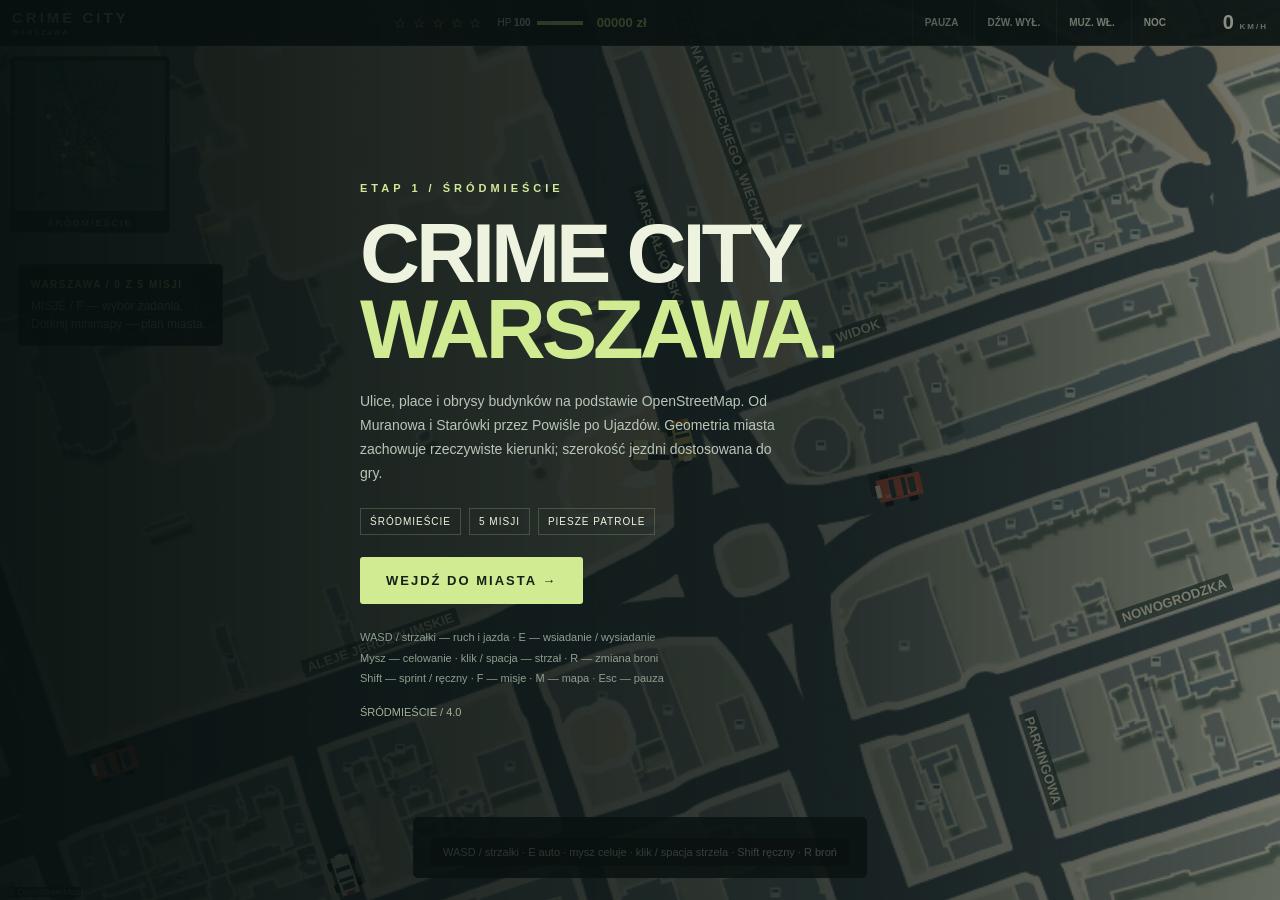
==== commit b6cc1b49: "Rebuild Srodmiescie with OSM street geometry, building footprints and directed traffic routing" ====
--- a/crime-city-classic/index.html
+++ b/crime-city-classic/index.html
@@ -29,10 +29,10 @@
 @media(max-width:430px){body.mobile .toolbar{gap:2px;padding:0 5px}body.mobile .toolbar .brand{font-size:9px;letter-spacing:.1px}body.mobile .toolbar .small{padding:0 4px;min-width:38px;font-size:8px}body.mobile .toolbar #speed{min-width:48px;font-size:14px}}
 
 .cityTag{display:block;font-size:7px;letter-spacing:2px;color:#e4ba79;margin-top:3px}#mapWrap{pointer-events:auto;cursor:pointer}.gamePanel[hidden]{display:none!important}.gamePanel{position:fixed;inset:0;z-index:110;overflow:auto;background:#0f211df7;padding:max(16px,env(safe-area-inset-top)) max(18px,env(safe-area-inset-right)) max(18px,env(safe-area-inset-bottom)) max(18px,env(safe-area-inset-left));touch-action:pan-y}.panelHeader{display:flex;justify-content:space-between;align-items:flex-start;gap:15px;max-width:900px;margin:0 auto 16px}.panelHeader h2{font-size:30px;letter-spacing:3px;margin:8px 0}.panelHeader small{font-size:9px;color:#cdbd84;letter-spacing:2px}.panelHeader p{font-size:12px}.panelHeader button{min-height:44px}.missionCard{display:flex;gap:14px;align-items:center;justify-content:space-between;background:#20392d;border:1px solid #9cb68240;border-radius:5px;padding:16px;margin-bottom:10px}.missionCard b{color:#e5e8bb;font-size:14px}.missionCard p{color:#bccbb2;font-size:12px;line-height:1.55;margin:8px 0}.missionCard small{color:#dec790}.acceptMission{min-height:44px;min-width:65px;background:#c7e391;color:#243420}.gamePanel #missionList,.gamePanel #cancelMission{max-width:900px;margin-left:auto;margin-right:auto}.atlasBody{max-width:800px;margin:auto}.atlasBody canvas{display:block;width:min(100%,calc(100dvh - 190px));height:auto;margin:auto;border:1px solid #718571}.atlasBody p{font-size:13px;color:#dce6b4;text-align:center}.atlasBody small{display:block;font-size:10px;line-height:1.5;color:#adbea4;text-align:center}body.mobile #mission.job-active{width:150px;max-height:100px;overflow:hidden}body.mobile .panel h1{font-size:clamp(35px,10vw,60px);letter-spacing:-2px}@media(max-height:500px){.atlasBody canvas{width:min(60%,calc(100dvh - 100px))}.panelHeader h2{font-size:20px;margin:4px 0}.panelHeader{margin-bottom:6px}.atlasBody p{margin:6px}.atlasBody small{font-size:8px}.missionCard{padding:10px}.gamePanel{padding-top:8px}}
-</style></head><body>
+.atlasTools{display:flex;justify-content:center;gap:8px;margin:8px auto 12px}.atlasTools button{min-height:40px;min-width:40px}.atlasBody canvas{touch-action:none;cursor:grab;width:min(100%,calc(100dvh - 250px))}.atlasBody a{color:#cfdfb9}.mapCredit{position:fixed;bottom:3px;left:8px;font-size:9px;color:#d5dfca;background:#14251bc9;z-index:3;text-decoration:none}@media(max-height:500px){.atlasBody canvas{width:min(100%,calc(100dvh - 155px))}.atlasTools{margin:4px auto}.atlasTools button{min-height:32px}} </style></head><body>
 <canvas id="game" aria-label="Miasto gry widziane z góry"></canvas>
 <div id="hud"><div class="top"><div class="toolbar"><div class="brand">CRIME CITY <span class="cityTag">WARSZAWA</span></div><div class="controls"><button class="small" id="pause" aria-label="Pauza">PAUZA</button><button class="small" id="sound" aria-label="Włącz dźwięk" aria-pressed="false">DŹW. WYŁ.</button><button class="small" id="music" aria-label="Wyłącz muzykę" aria-pressed="true">MUZ. WŁ.</button><button class="small" id="night" aria-label="Przełącz tryb nocny" aria-pressed="false">NOC</button></div><div id="speed">0 <small>KM/H</small></div></div><div class="card vitals"><div class="stars" id="wanted">☆ ☆ ☆ ☆ ☆</div><div class="healthgroup"><span>HP <b id="health">100</b></span><div class="bar"><i id="healthbar"></i></div></div><div class="money" id="money">$ 000000</div></div></div><div id="mapWrap" role="button" tabindex="0" aria-label="Otwórz mapę Warszawy"><canvas id="map" width="180" height="180" aria-label="Minimapa miasta"></canvas><div id="district">ŚRÓDMIEŚCIE</div></div><div id="mission"><b>SWOBODNA JAZDA</b>Przejmij auto i odkrywaj miasto.<br>Zielone G — warsztat.<br>Żółte $ — przejazd za pieniądze.</div><div id="bottom"><div id="hint">WASD / strzałki · E auto · mysz celuje · klik / spacja strzela · Shift ręczny · R broń</div></div><div id="toast" role="status"></div><div id="touch"><div id="joy" aria-label="Joystick ruchu"><div id="stick"></div></div><div id="actions"><button class="act primary" id="enter">WEJDŹ DO AUTA</button><button class="act" id="fire">STRZAŁ</button><button class="act" id="brake">BIEG</button><button class="act" id="switch">BROŃ</button><button class="act" id="job">MISJE</button></div></div></div>
-<div id="overlay"><div class="panel"><div class="eyebrow">DWA BRZEGI. JEDNO MIASTO.</div><h1>CRIME CITY<br><span>WARSZAWA.</span></h1><p id="intro">Od placu Defilad po Pragę. Przekrocz Wisłę, wykonaj pięć misji i zgub patrol w uliczkach miasta. Warszawa w stylizowanej, skompresowanej wersji do gry.</p><div class="tags"><span>4 MOSTY</span><span>5 MISJI</span><span>PIESZE PATROLE</span></div><button class="startButton" id="play">WEJDŹ DO MIASTA →</button><div class="keys" id="help">WASD / strzałki — ruch i jazda · E — wsiadanie / wysiadanie<br>Mysz — celowanie · klik / spacja — strzał · R — zmiana broni<br>Shift — sprint / ręczny · F — misje · M — mapa · Esc — pauza</div><div class="record" id="record">WARSZAWA / 3.0</div></div></div><div id="error"></div>
+<div id="overlay"><div class="panel"><div class="eyebrow">ETAP 1 / ŚRÓDMIEŚCIE</div><h1>CRIME CITY<br><span>WARSZAWA.</span></h1><p id="intro">Ulice, place i obrysy budynków na podstawie OpenStreetMap. Od Muranowa i Starówki przez Powiśle po Ujazdów. Geometria miasta zachowuje rzeczywiste kierunki; szerokość jezdni dostosowana do gry.</p><div class="tags"><span>ŚRÓDMIEŚCIE</span><span>5 MISJI</span><span>PIESZE PATROLE</span></div><button class="startButton" id="play">WEJDŹ DO MIASTA →</button><div class="keys" id="help">WASD / strzałki — ruch i jazda · E — wsiadanie / wysiadanie<br>Mysz — celowanie · klik / spacja — strzał · R — zmiana broni<br>Shift — sprint / ręczny · F — misje · M — mapa · Esc — pauza</div><div class="record" id="record">ŚRÓDMIEŚCIE / 4.0</div></div></div><div id="error"></div><a class="mapCredit" href="https://www.openstreetmap.org/copyright" target="_blank" rel="noopener">© OpenStreetMap</a>
 <section id="missions" class="gamePanel" hidden><div class="panelHeader"><div><small>CRIME CITY / WARSZAWA</small><h2>MISJE</h2><p id="missionProgress"></p></div><button class="small" id="closeMissions">WRÓĆ DO GRY</button></div><div id="missionList"></div><button class="small" id="cancelMission">ANULUJ AKTYWNĄ MISJĘ</button></section>
-<section id="atlas" class="gamePanel" hidden><div class="panelHeader"><div><small>PLAN MIASTA / PÓŁNOC U GÓRY</small><h2>WARSZAWA</h2></div><button class="small" id="closeAtlas">WRÓĆ DO GRY</button></div><div class="atlasBody"><canvas id="atlasCanvas" width="800" height="800" aria-label="Plan Warszawy z Wisłą, mostami i punktami orientacyjnymi"></canvas><p id="atlasGoal"></p><small>Stylizowana mapa do gry — uproszczone odległości i ulice. Pomarańczowy punkt: Ty · żółta trasa: misja · G: warsztat.</small></div></section>
-<script src="game.js"></script></body></html>
+<section id="atlas" class="gamePanel" hidden><div class="panelHeader"><div><small>PLAN MIASTA / PÓŁNOC U GÓRY</small><h2>WARSZAWA</h2></div><button class="small" id="closeAtlas">WRÓĆ DO GRY</button></div><div class="atlasTools"><button class="small" id="atlasPlus" aria-label="Powiększ mapę">+</button><button class="small" id="atlasMinus" aria-label="Pomniejsz mapę">−</button><button class="small" id="atlasPlayer">MOJA POZYCJA</button><button class="small" id="atlasReset">ŚRÓDMIEŚCIE</button></div><div class="atlasBody"><canvas id="atlasCanvas" width="800" height="800" aria-label="Plan Warszawy z Wisłą, mostami i punktami orientacyjnymi"></canvas><p id="atlasGoal"></p><small>Etap 1: Śródmieście. Sąsiednie dzielnice: podkład do kolejnych etapów. Pomarańczowy punkt: Ty · żółta trasa: misja · G: warsztat. Ulice poszerzone na potrzeby gry.</small><small>© <a href="https://www.openstreetmap.org/copyright" target="_blank" rel="noopener">OpenStreetMap contributors</a> · <a href="maps/LICENSE.md" target="_blank">ODbL</a> · <a href="maps/srodmiescie-data.js" download>Ulice i tereny</a> · <a href="maps/buildings-1.js" download>Budynki 1</a> · <a href="maps/buildings-2.js" download>Budynki 2</a></small></div></section>
+<script src="maps/srodmiescie-data.js"></script><script src="maps/buildings-1.js"></script><script src="maps/buildings-2.js"></script><script src="game.js"></script></body></html>
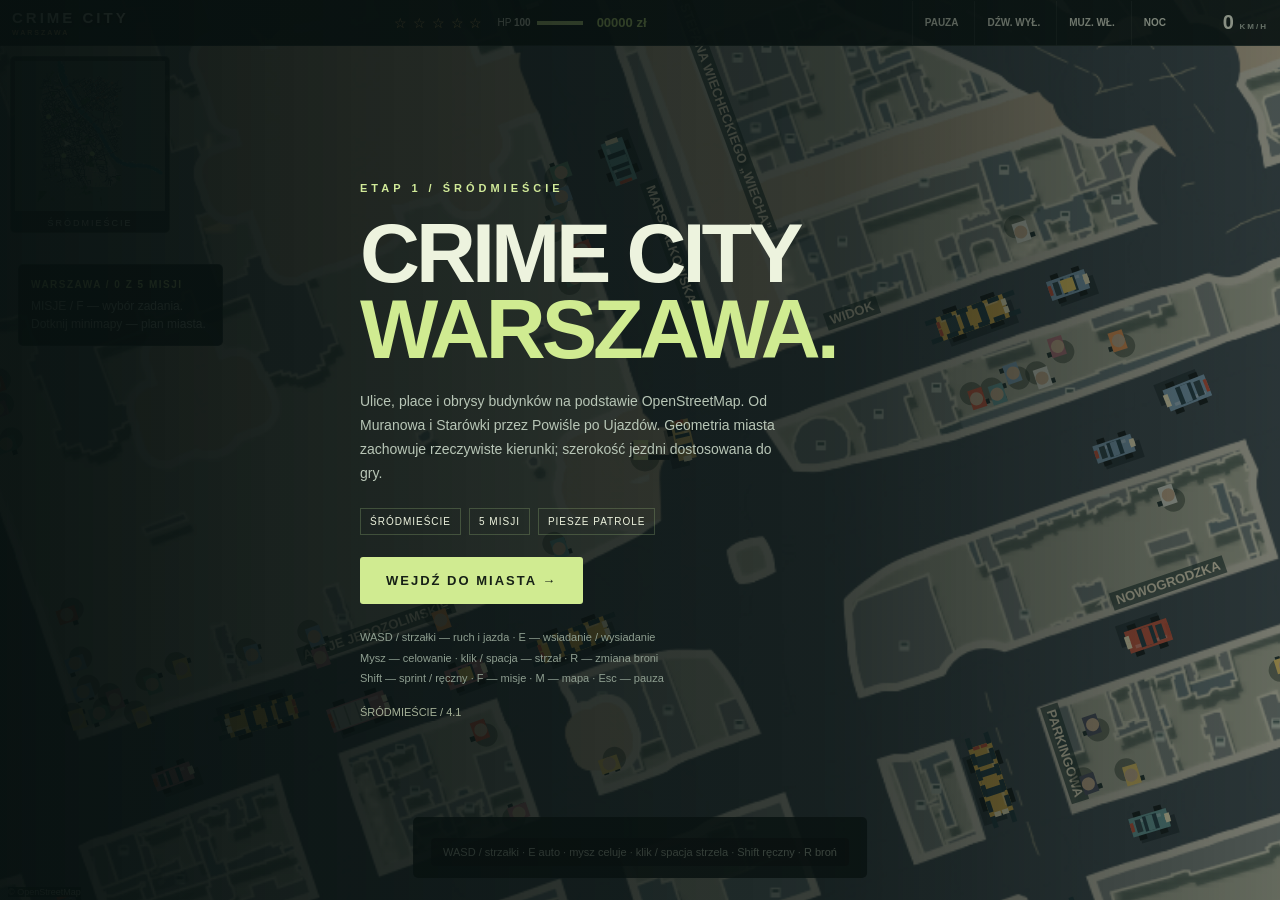
==== commit f5637022: "Restore neighborhood traffic, widen playable streets and add mobile reverse" ====
--- a/crime-city-classic/index.html
+++ b/crime-city-classic/index.html
@@ -32,7 +32,7 @@
 .atlasTools{display:flex;justify-content:center;gap:8px;margin:8px auto 12px}.atlasTools button{min-height:40px;min-width:40px}.atlasBody canvas{touch-action:none;cursor:grab;width:min(100%,calc(100dvh - 250px))}.atlasBody a{color:#cfdfb9}.mapCredit{position:fixed;bottom:3px;left:8px;font-size:9px;color:#d5dfca;background:#14251bc9;z-index:3;text-decoration:none}@media(max-height:500px){.atlasBody canvas{width:min(100%,calc(100dvh - 155px))}.atlasTools{margin:4px auto}.atlasTools button{min-height:32px}} </style></head><body>
 <canvas id="game" aria-label="Miasto gry widziane z góry"></canvas>
 <div id="hud"><div class="top"><div class="toolbar"><div class="brand">CRIME CITY <span class="cityTag">WARSZAWA</span></div><div class="controls"><button class="small" id="pause" aria-label="Pauza">PAUZA</button><button class="small" id="sound" aria-label="Włącz dźwięk" aria-pressed="false">DŹW. WYŁ.</button><button class="small" id="music" aria-label="Wyłącz muzykę" aria-pressed="true">MUZ. WŁ.</button><button class="small" id="night" aria-label="Przełącz tryb nocny" aria-pressed="false">NOC</button></div><div id="speed">0 <small>KM/H</small></div></div><div class="card vitals"><div class="stars" id="wanted">☆ ☆ ☆ ☆ ☆</div><div class="healthgroup"><span>HP <b id="health">100</b></span><div class="bar"><i id="healthbar"></i></div></div><div class="money" id="money">$ 000000</div></div></div><div id="mapWrap" role="button" tabindex="0" aria-label="Otwórz mapę Warszawy"><canvas id="map" width="180" height="180" aria-label="Minimapa miasta"></canvas><div id="district">ŚRÓDMIEŚCIE</div></div><div id="mission"><b>SWOBODNA JAZDA</b>Przejmij auto i odkrywaj miasto.<br>Zielone G — warsztat.<br>Żółte $ — przejazd za pieniądze.</div><div id="bottom"><div id="hint">WASD / strzałki · E auto · mysz celuje · klik / spacja strzela · Shift ręczny · R broń</div></div><div id="toast" role="status"></div><div id="touch"><div id="joy" aria-label="Joystick ruchu"><div id="stick"></div></div><div id="actions"><button class="act primary" id="enter">WEJDŹ DO AUTA</button><button class="act" id="fire">STRZAŁ</button><button class="act" id="brake">BIEG</button><button class="act" id="switch">BROŃ</button><button class="act" id="job">MISJE</button></div></div></div>
-<div id="overlay"><div class="panel"><div class="eyebrow">ETAP 1 / ŚRÓDMIEŚCIE</div><h1>CRIME CITY<br><span>WARSZAWA.</span></h1><p id="intro">Ulice, place i obrysy budynków na podstawie OpenStreetMap. Od Muranowa i Starówki przez Powiśle po Ujazdów. Geometria miasta zachowuje rzeczywiste kierunki; szerokość jezdni dostosowana do gry.</p><div class="tags"><span>ŚRÓDMIEŚCIE</span><span>5 MISJI</span><span>PIESZE PATROLE</span></div><button class="startButton" id="play">WEJDŹ DO MIASTA →</button><div class="keys" id="help">WASD / strzałki — ruch i jazda · E — wsiadanie / wysiadanie<br>Mysz — celowanie · klik / spacja — strzał · R — zmiana broni<br>Shift — sprint / ręczny · F — misje · M — mapa · Esc — pauza</div><div class="record" id="record">ŚRÓDMIEŚCIE / 4.0</div></div></div><div id="error"></div><a class="mapCredit" href="https://www.openstreetmap.org/copyright" target="_blank" rel="noopener">© OpenStreetMap</a>
+<div id="overlay"><div class="panel"><div class="eyebrow">ETAP 1 / ŚRÓDMIEŚCIE</div><h1>CRIME CITY<br><span>WARSZAWA.</span></h1><p id="intro">Ulice, place i obrysy budynków na podstawie OpenStreetMap. Od Muranowa i Starówki przez Powiśle po Ujazdów. Geometria miasta zachowuje rzeczywiste kierunki; szerokość jezdni dostosowana do gry.</p><div class="tags"><span>ŚRÓDMIEŚCIE</span><span>5 MISJI</span><span>PIESZE PATROLE</span></div><button class="startButton" id="play">WEJDŹ DO MIASTA →</button><div class="keys" id="help">WASD / strzałki — ruch i jazda · E — wsiadanie / wysiadanie<br>Mysz — celowanie · klik / spacja — strzał · R — zmiana broni<br>Shift — sprint / ręczny · F — misje · M — mapa · Esc — pauza</div><div class="record" id="record">ŚRÓDMIEŚCIE / 4.1</div></div></div><div id="error"></div><a class="mapCredit" href="https://www.openstreetmap.org/copyright" target="_blank" rel="noopener">© OpenStreetMap</a>
 <section id="missions" class="gamePanel" hidden><div class="panelHeader"><div><small>CRIME CITY / WARSZAWA</small><h2>MISJE</h2><p id="missionProgress"></p></div><button class="small" id="closeMissions">WRÓĆ DO GRY</button></div><div id="missionList"></div><button class="small" id="cancelMission">ANULUJ AKTYWNĄ MISJĘ</button></section>
 <section id="atlas" class="gamePanel" hidden><div class="panelHeader"><div><small>PLAN MIASTA / PÓŁNOC U GÓRY</small><h2>WARSZAWA</h2></div><button class="small" id="closeAtlas">WRÓĆ DO GRY</button></div><div class="atlasTools"><button class="small" id="atlasPlus" aria-label="Powiększ mapę">+</button><button class="small" id="atlasMinus" aria-label="Pomniejsz mapę">−</button><button class="small" id="atlasPlayer">MOJA POZYCJA</button><button class="small" id="atlasReset">ŚRÓDMIEŚCIE</button></div><div class="atlasBody"><canvas id="atlasCanvas" width="800" height="800" aria-label="Plan Warszawy z Wisłą, mostami i punktami orientacyjnymi"></canvas><p id="atlasGoal"></p><small>Etap 1: Śródmieście. Sąsiednie dzielnice: podkład do kolejnych etapów. Pomarańczowy punkt: Ty · żółta trasa: misja · G: warsztat. Ulice poszerzone na potrzeby gry.</small><small>© <a href="https://www.openstreetmap.org/copyright" target="_blank" rel="noopener">OpenStreetMap contributors</a> · <a href="maps/LICENSE.md" target="_blank">ODbL</a> · <a href="maps/srodmiescie-data.js" download>Ulice i tereny</a> · <a href="maps/buildings-1.js" download>Budynki 1</a> · <a href="maps/buildings-2.js" download>Budynki 2</a></small></div></section>
 <script src="maps/srodmiescie-data.js"></script><script src="maps/buildings-1.js"></script><script src="maps/buildings-2.js"></script><script src="game.js"></script></body></html>
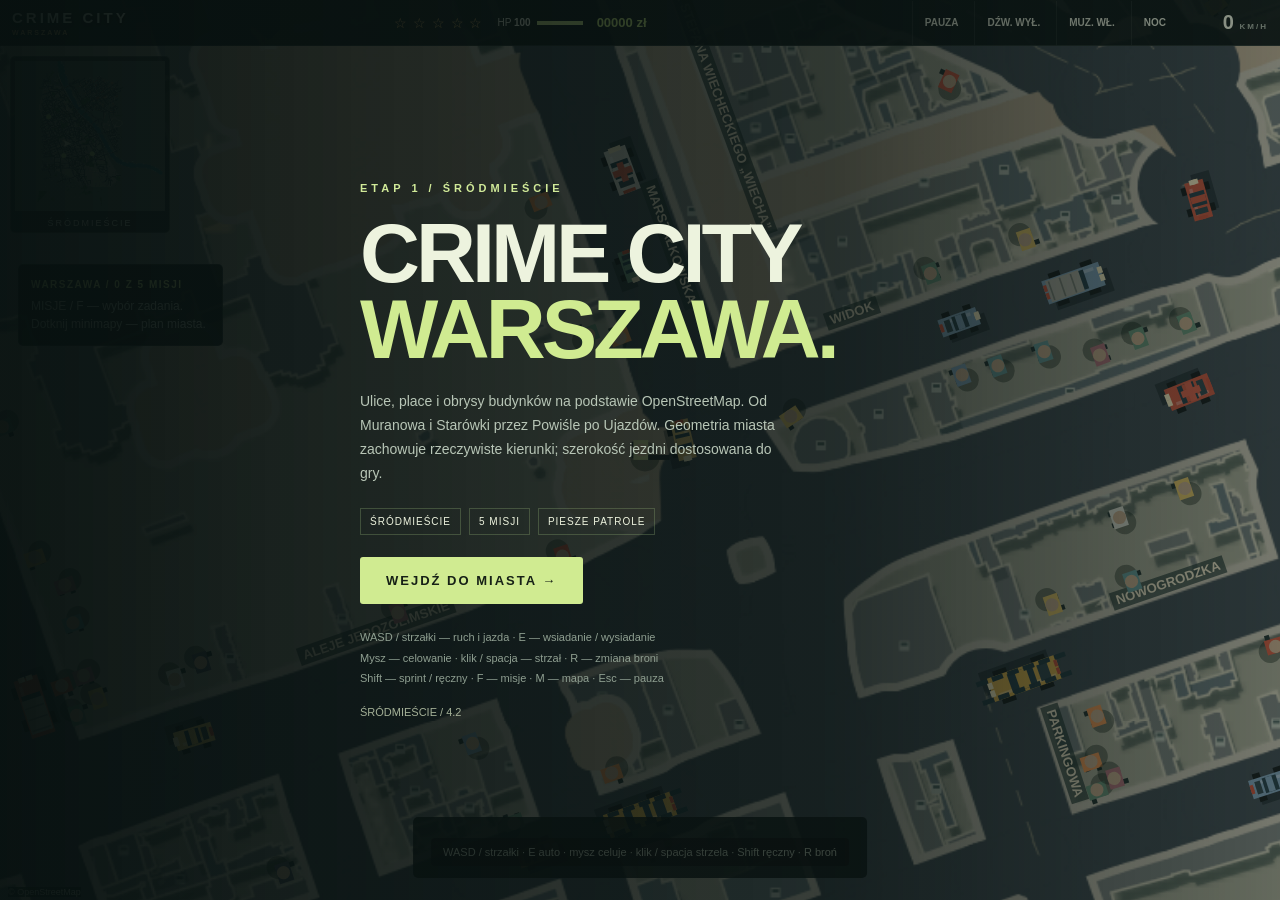
==== commit 5f349eec: "Randomize mission locations, map objectives and prevent repeat-location farming" ====
--- a/crime-city-classic/index.html
+++ b/crime-city-classic/index.html
@@ -32,7 +32,7 @@
 .atlasTools{display:flex;justify-content:center;gap:8px;margin:8px auto 12px}.atlasTools button{min-height:40px;min-width:40px}.atlasBody canvas{touch-action:none;cursor:grab;width:min(100%,calc(100dvh - 250px))}.atlasBody a{color:#cfdfb9}.mapCredit{position:fixed;bottom:3px;left:8px;font-size:9px;color:#d5dfca;background:#14251bc9;z-index:3;text-decoration:none}@media(max-height:500px){.atlasBody canvas{width:min(100%,calc(100dvh - 155px))}.atlasTools{margin:4px auto}.atlasTools button{min-height:32px}} </style></head><body>
 <canvas id="game" aria-label="Miasto gry widziane z góry"></canvas>
 <div id="hud"><div class="top"><div class="toolbar"><div class="brand">CRIME CITY <span class="cityTag">WARSZAWA</span></div><div class="controls"><button class="small" id="pause" aria-label="Pauza">PAUZA</button><button class="small" id="sound" aria-label="Włącz dźwięk" aria-pressed="false">DŹW. WYŁ.</button><button class="small" id="music" aria-label="Wyłącz muzykę" aria-pressed="true">MUZ. WŁ.</button><button class="small" id="night" aria-label="Przełącz tryb nocny" aria-pressed="false">NOC</button></div><div id="speed">0 <small>KM/H</small></div></div><div class="card vitals"><div class="stars" id="wanted">☆ ☆ ☆ ☆ ☆</div><div class="healthgroup"><span>HP <b id="health">100</b></span><div class="bar"><i id="healthbar"></i></div></div><div class="money" id="money">$ 000000</div></div></div><div id="mapWrap" role="button" tabindex="0" aria-label="Otwórz mapę Warszawy"><canvas id="map" width="180" height="180" aria-label="Minimapa miasta"></canvas><div id="district">ŚRÓDMIEŚCIE</div></div><div id="mission"><b>SWOBODNA JAZDA</b>Przejmij auto i odkrywaj miasto.<br>Zielone G — warsztat.<br>Żółte $ — przejazd za pieniądze.</div><div id="bottom"><div id="hint">WASD / strzałki · E auto · mysz celuje · klik / spacja strzela · Shift ręczny · R broń</div></div><div id="toast" role="status"></div><div id="touch"><div id="joy" aria-label="Joystick ruchu"><div id="stick"></div></div><div id="actions"><button class="act primary" id="enter">WEJDŹ DO AUTA</button><button class="act" id="fire">STRZAŁ</button><button class="act" id="brake">BIEG</button><button class="act" id="switch">BROŃ</button><button class="act" id="job">MISJE</button></div></div></div>
-<div id="overlay"><div class="panel"><div class="eyebrow">ETAP 1 / ŚRÓDMIEŚCIE</div><h1>CRIME CITY<br><span>WARSZAWA.</span></h1><p id="intro">Ulice, place i obrysy budynków na podstawie OpenStreetMap. Od Muranowa i Starówki przez Powiśle po Ujazdów. Geometria miasta zachowuje rzeczywiste kierunki; szerokość jezdni dostosowana do gry.</p><div class="tags"><span>ŚRÓDMIEŚCIE</span><span>5 MISJI</span><span>PIESZE PATROLE</span></div><button class="startButton" id="play">WEJDŹ DO MIASTA →</button><div class="keys" id="help">WASD / strzałki — ruch i jazda · E — wsiadanie / wysiadanie<br>Mysz — celowanie · klik / spacja — strzał · R — zmiana broni<br>Shift — sprint / ręczny · F — misje · M — mapa · Esc — pauza</div><div class="record" id="record">ŚRÓDMIEŚCIE / 4.1</div></div></div><div id="error"></div><a class="mapCredit" href="https://www.openstreetmap.org/copyright" target="_blank" rel="noopener">© OpenStreetMap</a>
+<div id="overlay"><div class="panel"><div class="eyebrow">ETAP 1 / ŚRÓDMIEŚCIE</div><h1>CRIME CITY<br><span>WARSZAWA.</span></h1><p id="intro">Ulice, place i obrysy budynków na podstawie OpenStreetMap. Od Muranowa i Starówki przez Powiśle po Ujazdów. Geometria miasta zachowuje rzeczywiste kierunki; szerokość jezdni dostosowana do gry.</p><div class="tags"><span>ŚRÓDMIEŚCIE</span><span>5 MISJI</span><span>PIESZE PATROLE</span></div><button class="startButton" id="play">WEJDŹ DO MIASTA →</button><div class="keys" id="help">WASD / strzałki — ruch i jazda · E — wsiadanie / wysiadanie<br>Mysz — celowanie · klik / spacja — strzał · R — zmiana broni<br>Shift — sprint / ręczny · F — misje · M — mapa · Esc — pauza</div><div class="record" id="record">ŚRÓDMIEŚCIE / 4.2</div></div></div><div id="error"></div><a class="mapCredit" href="https://www.openstreetmap.org/copyright" target="_blank" rel="noopener">© OpenStreetMap</a>
 <section id="missions" class="gamePanel" hidden><div class="panelHeader"><div><small>CRIME CITY / WARSZAWA</small><h2>MISJE</h2><p id="missionProgress"></p></div><button class="small" id="closeMissions">WRÓĆ DO GRY</button></div><div id="missionList"></div><button class="small" id="cancelMission">ANULUJ AKTYWNĄ MISJĘ</button></section>
 <section id="atlas" class="gamePanel" hidden><div class="panelHeader"><div><small>PLAN MIASTA / PÓŁNOC U GÓRY</small><h2>WARSZAWA</h2></div><button class="small" id="closeAtlas">WRÓĆ DO GRY</button></div><div class="atlasTools"><button class="small" id="atlasPlus" aria-label="Powiększ mapę">+</button><button class="small" id="atlasMinus" aria-label="Pomniejsz mapę">−</button><button class="small" id="atlasPlayer">MOJA POZYCJA</button><button class="small" id="atlasReset">ŚRÓDMIEŚCIE</button></div><div class="atlasBody"><canvas id="atlasCanvas" width="800" height="800" aria-label="Plan Warszawy z Wisłą, mostami i punktami orientacyjnymi"></canvas><p id="atlasGoal"></p><small>Etap 1: Śródmieście. Sąsiednie dzielnice: podkład do kolejnych etapów. Pomarańczowy punkt: Ty · żółta trasa: misja · G: warsztat. Ulice poszerzone na potrzeby gry.</small><small>© <a href="https://www.openstreetmap.org/copyright" target="_blank" rel="noopener">OpenStreetMap contributors</a> · <a href="maps/LICENSE.md" target="_blank">ODbL</a> · <a href="maps/srodmiescie-data.js" download>Ulice i tereny</a> · <a href="maps/buildings-1.js" download>Budynki 1</a> · <a href="maps/buildings-2.js" download>Budynki 2</a></small></div></section>
-<script src="maps/srodmiescie-data.js"></script><script src="maps/buildings-1.js"></script><script src="maps/buildings-2.js"></script><script src="game.js"></script></body></html>
+<script src="maps/srodmiescie-data.js"></script><script src="maps/buildings-1.js"></script><script src="maps/buildings-2.js"></script><script src="game.js"></script></body></html>
